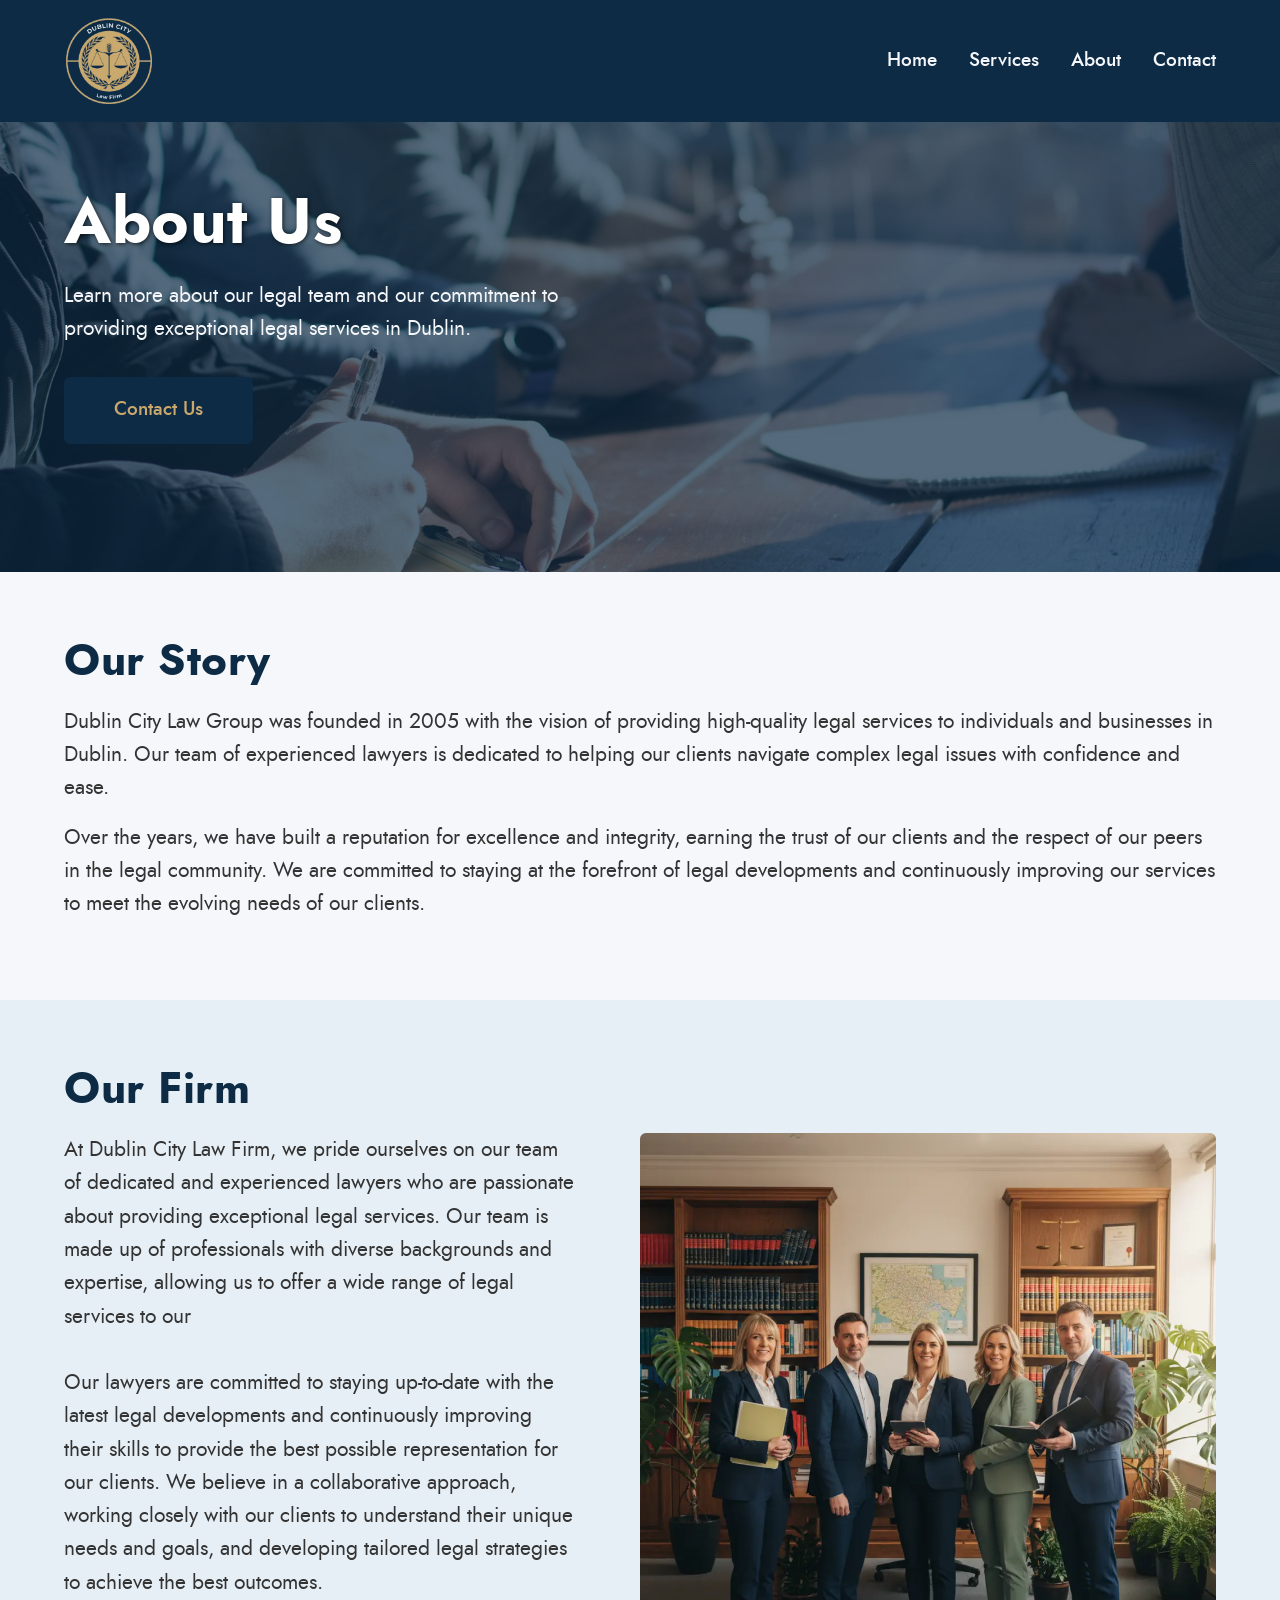
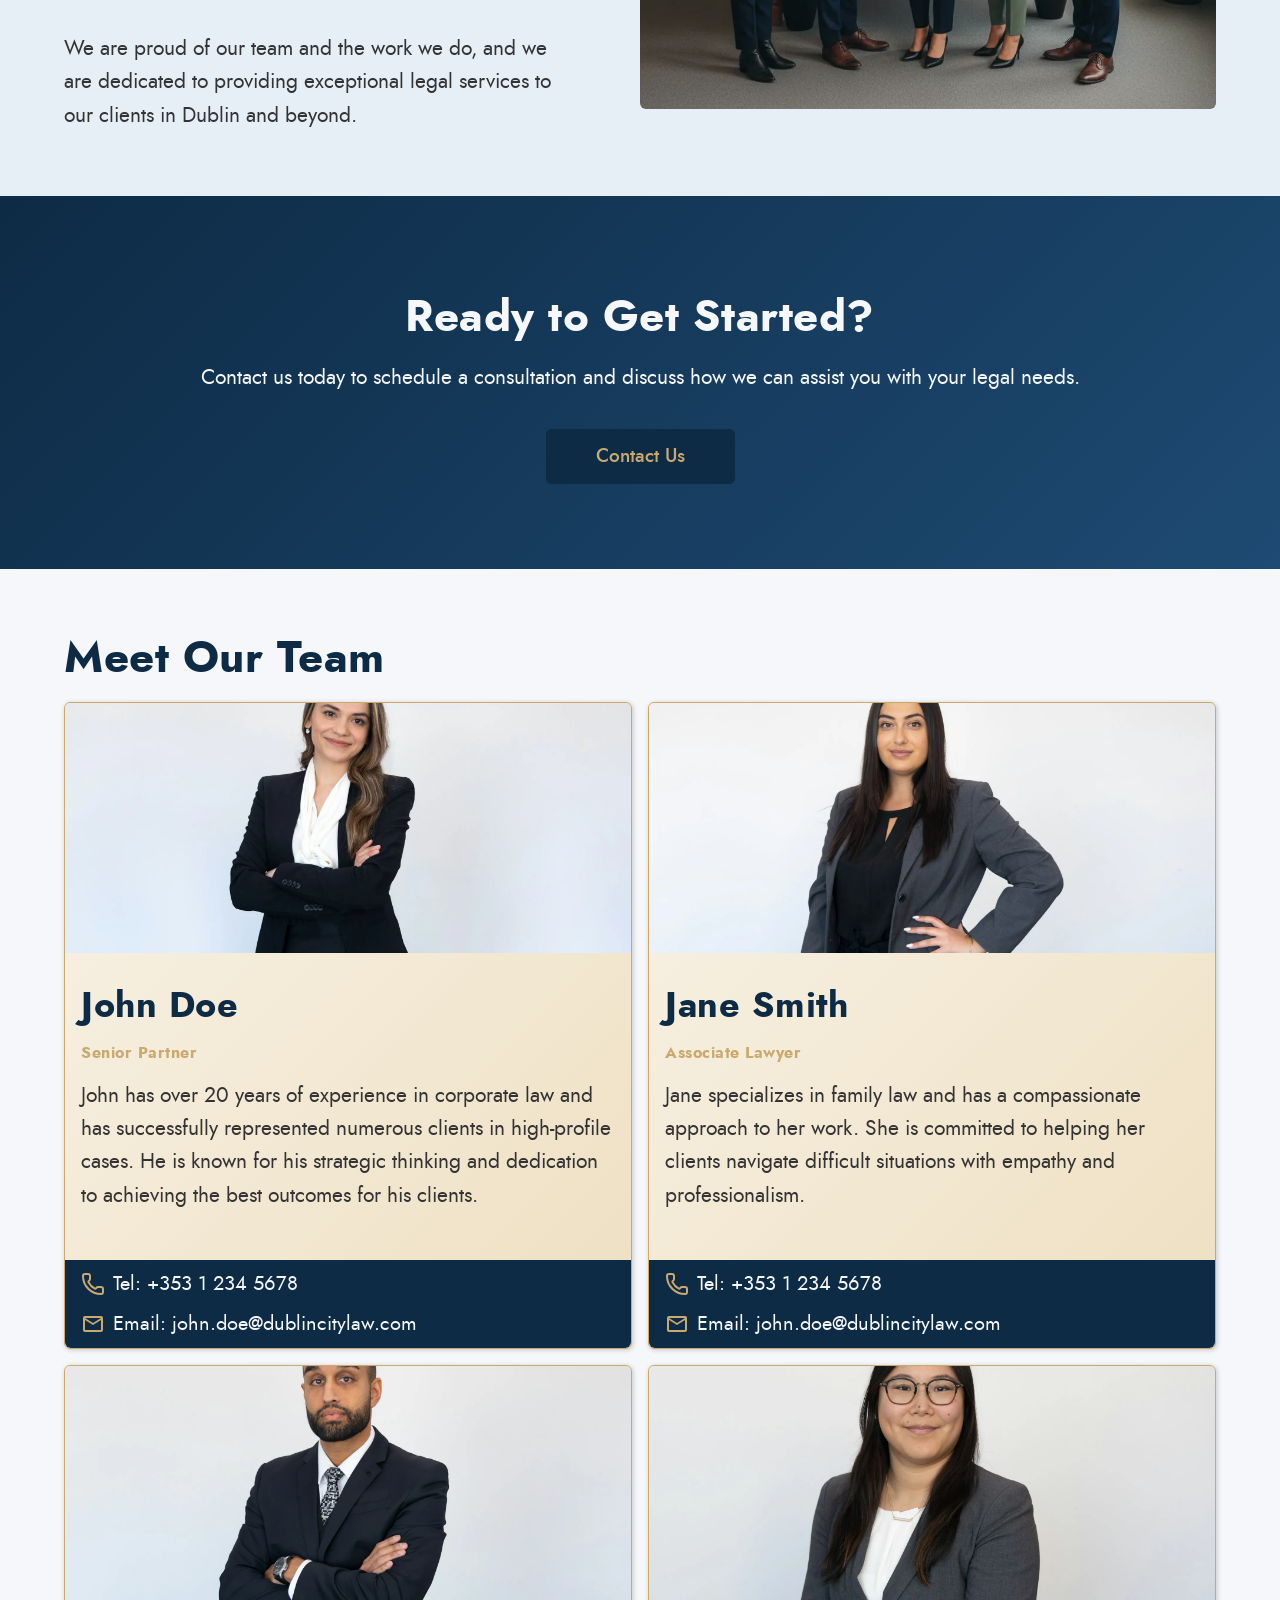
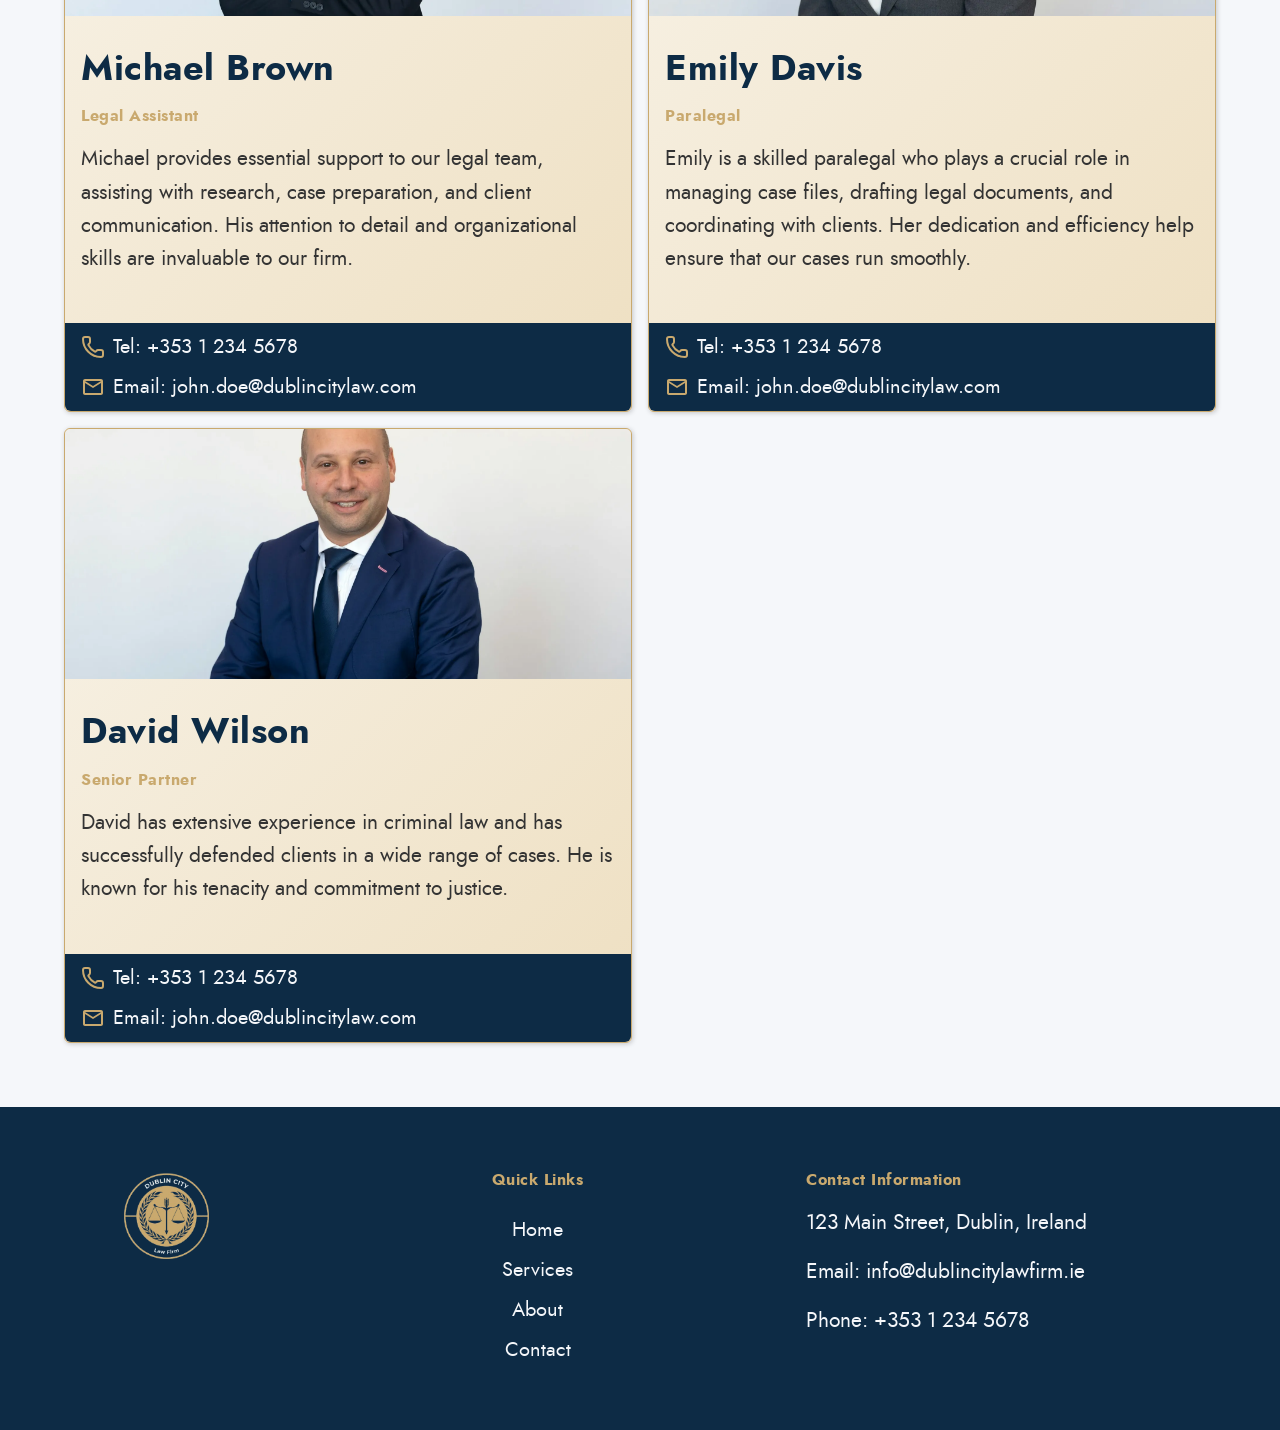
==== pages/about.html @ c7c8d013 "Implement about page with team member cards and contact information. Add hero section to home page. " ====
<!DOCTYPE html>
<html lang="en">
    <head>
        <meta charset="UTF-8">
        <meta name="viewport" content="width=device-width, initial-scale=1.0">
        
        <title>Dublin City Law Group</title>

        <script src="../sripts/nav.js" defer></script>
        <link rel="stylesheet" href="../styles/base.css">
        <link rel="stylesheet" href="../styles/layout.css">
        <link rel="stylesheet" href="../styles/pages/about.css">
        <link rel="stylesheet" href="../styles/components/buttons.css">
        <link rel="stylesheet" href="../styles/components/cards.css">
        <link rel="stylesheet" href="../styles/components/slider.css">
        <link rel="stylesheet" href="../styles/components/hero.css">
    </head>
    <body>
        <!-- Navigation -->
        <header>
            <img src="../assets/logos/transparent-logo.png" alt="Logo">

            <button class="nav-toggle" id="navToggle">
                <span></span>
                <span></span>
                <span></span>
            </button>

            <nav id="navMenu">
                <ul>
                    <li><a href="../index.html">Home</a></li>
                    <li><a href="../pages/services.html">Services</a></li>
                    <li><a href="../about.html">About</a></li>
                    <li><a href="../contact.html">Contact</a></li>
                </ul>
            </nav>
        </header>
        <div class="overlay" id="overlay"></div>

        <main>
            <section class="hero hero--small">
                <div class="hero-wrapper container">
                    <div class="hero-bg-image">
                        <img src="../assets/images/contact-page-bg.webp" alt="services hero image">
                    </div>
                    <div class="hero-overlay"></div>
                    <div class="hero-content">
                        <h1>About Us</h1>
                        <p>Learn more about our legal team and our commitment to providing exceptional legal services in Dublin.</p>
                    </div>
                    <div class="hero-cta">
                        <a class="btn-primary" href="#">Contact Us</a>
                    </div> 
                </div>
            </section>
            <!-- About Intro -->
            <section class="about-intro container">
                <h2>Our Story</h2>
                <p>Dublin City Law Group was founded in 2005 with the vision of providing high-quality legal services to individuals and businesses in Dublin. Our team of experienced lawyers is dedicated to helping our clients navigate complex legal issues with confidence and ease.</p>
                <p>Over the years, we have built a reputation for excellence and integrity, earning the trust of our clients and the respect of our peers in the legal community. We are committed to staying at the forefront of legal developments and continuously improving our services to meet the evolving needs of our clients.</p>
        
            </section>
            <!-- About Team -->
            <section class="about-content container">
                <h2>Our Firm</h2>
                <div class="about-content-wrapper grid">
                    <img src="../assets/images/about-us-team.webp" alt="">
                    <p>
                        At Dublin City Law Firm, we pride ourselves on our team of dedicated and experienced lawyers who are passionate about providing exceptional legal services. Our team is made up of professionals with diverse backgrounds and expertise, allowing us to offer a wide range of legal services to our 
                        <br><br>
                        Our lawyers are committed to staying up-to-date with the latest legal developments and continuously improving their skills to provide the best possible representation for our clients. We believe in a collaborative approach, working closely with our clients to understand their unique needs and goals, and developing tailored legal strategies to achieve the best outcomes.
                        <br><br>
                        We are proud of our team and the work we do, and we are dedicated to providing exceptional legal services to our clients in Dublin and beyond.
                    </p>
                </div>
            </section>
            <!-- Call to Action Section -->
            <section class="small-cta">
                <div class="container">
                    <h2>Ready to Get Started?</h2>
                    <p>Contact us today to schedule a consultation and discuss how we can assist you with your legal needs.</p>
                    <a class="btn-primary" href="/pages/contact.html">Contact Us</a>
                </div>
            </section>
            <!-- About Team -->
            <section class="about-team-section">
                <div class="container">
                    <h2>Meet Our Team</h2>
                    <div class="about-team-wrapper grid">
                        <div class="team-member light-card">
                            <img src="../assets/images/uncropped-lawyer-1.webp" alt="Team Member 1">
                            <div class="team-member-content">
                                <h3>John Doe</h3>
                                <h4 class="team-member-role">Senior Partner</h4>
                                <p>John has over 20 years of experience in corporate law and has successfully represented numerous clients in high-profile cases. He is known for his strategic thinking and dedication to achieving the best outcomes for his clients.</p>
                            </div>
                            <div class="team-member-contact">
                                <a href="tel:+35312345678">
                                    <svg 
                                        xmlns="http://www.w3.org/2000/svg" 
                                        viewBox="0 0 24 24" 
                                        fill="none" 
                                        stroke="currentColor" 
                                        stroke-width="2" 
                                        stroke-linecap="round" 
                                        stroke-linejoin="round" >
                                        <path d="M13.832 16.568a1 1 0 0 0 1.213-.303l.355-.465A2 2 0 0 1 17 15h3a2 2 0 0 1 2 2v3a2 2 0 0 1-2 2A18 18 0 0 1 2 4a2 2 0 0 1 2-2h3a2 2 0 0 1 2 2v3a2 2 0 0 1-.8 1.6l-.468.351a1 1 0 0 0-.292 1.233 14 14 0 0 0 6.392 6.384" />
                                    </svg>
                                    Tel: +353 1 234 5678
                                </a>
                                <a href="mailto:john.doe@dublincitylaw.com">
                                    <svg 
                                        xmlns="http://www.w3.org/2000/svg" 
                                        viewBox="0 0 24 24" fill="currentColor">
                                        <path d="M0 0h24v24H0V0z" 
                                        fill="none"/>
                                        <path d="M22 6c0-1.1-.9-2-2-2H4c-1.1 0-2 .9-2 2v12c0 1.1.9 2 2 2h16c1.1 0 2-.9 2-2V6zm-2 0l-8 5-8-5h16zm0 12H4V8l8 5 8-5v10z"/>
                                    </svg>
                                    Email: john.doe@dublincitylaw.com
                                </a>
                            </div>
                        </div>
                        <div class="team-member light-card">
                            <img src="../assets/images/uncropped-lawyer-2.webp" alt="Team Member 2">
                            <div class="team-member-content">
                                <h3>Jane Smith</h3>
                                <h4 class="team-member-role">Associate Lawyer</h4>
                                <p>Jane specializes in family law and has a compassionate approach to her work. She is committed to helping her clients navigate difficult situations with empathy and professionalism.</p>
                            </div>
                            <div class="team-member-contact">
                                <a href="tel:+35312345678">
                                    <svg 
                                        xmlns="http://www.w3.org/2000/svg" 
                                        viewBox="0 0 24 24" 
                                        fill="none" 
                                        stroke="currentColor" 
                                        stroke-width="2" 
                                        stroke-linecap="round" 
                                        stroke-linejoin="round" >
                                        <path d="M13.832 16.568a1 1 0 0 0 1.213-.303l.355-.465A2 2 0 0 1 17 15h3a2 2 0 0 1 2 2v3a2 2 0 0 1-2 2A18 18 0 0 1 2 4a2 2 0 0 1 2-2h3a2 2 0 0 1 2 2v3a2 2 0 0 1-.8 1.6l-.468.351a1 1 0 0 0-.292 1.233 14 14 0 0 0 6.392 6.384" />
                                    </svg>
                                    Tel: +353 1 234 5678
                                </a>
                                <a href="mailto:john.doe@dublincitylaw.com">
                                    <svg 
                                        xmlns="http://www.w3.org/2000/svg" 
                                        viewBox="0 0 24 24" fill="currentColor">
                                        <path d="M0 0h24v24H0V0z" 
                                        fill="none"/>
                                        <path d="M22 6c0-1.1-.9-2-2-2H4c-1.1 0-2 .9-2 2v12c0 1.1.9 2 2 2h16c1.1 0 2-.9 2-2V6zm-2 0l-8 5-8-5h16zm0 12H4V8l8 5 8-5v10z"/>
                                    </svg>
                                    Email: john.doe@dublincitylaw.com
                                </a>
                            </div>    
                        </div>
                        <div class="team-member light-card">
                            <img src="../assets/images/uncropped-lawyer-3.webp" alt="Team Member 3">
                            <div class="team-member-content">
                                <h3>Michael Brown</h3>
                                <h4 class="team-member-role">Legal Assistant</h4>
                                <p>Michael provides essential support to our legal team, assisting with research, case preparation, and client communication. His attention to detail and organizational skills are invaluable to our firm.</p>
                            </div>
                            <div class="team-member-contact">
                                <a href="tel:+35312345678">
                                    <svg 
                                        xmlns="http://www.w3.org/2000/svg" 
                                        viewBox="0 0 24 24" 
                                        fill="none" 
                                        stroke="currentColor" 
                                        stroke-width="2" 
                                        stroke-linecap="round" 
                                        stroke-linejoin="round" >
                                        <path d="M13.832 16.568a1 1 0 0 0 1.213-.303l.355-.465A2 2 0 0 1 17 15h3a2 2 0 0 1 2 2v3a2 2 0 0 1-2 2A18 18 0 0 1 2 4a2 2 0 0 1 2-2h3a2 2 0 0 1 2 2v3a2 2 0 0 1-.8 1.6l-.468.351a1 1 0 0 0-.292 1.233 14 14 0 0 0 6.392 6.384" />
                                    </svg>
                                    Tel: +353 1 234 5678
                                </a>
                                <a href="mailto:john.doe@dublincitylaw.com">
                                    <svg 
                                        xmlns="http://www.w3.org/2000/svg" 
                                        viewBox="0 0 24 24" fill="currentColor">
                                        <path d="M0 0h24v24H0V0z" 
                                        fill="none"/>
                                        <path d="M22 6c0-1.1-.9-2-2-2H4c-1.1 0-2 .9-2 2v12c0 1.1.9 2 2 2h16c1.1 0 2-.9 2-2V6zm-2 0l-8 5-8-5h16zm0 12H4V8l8 5 8-5v10z"/>
                                    </svg>
                                    Email: john.doe@dublincitylaw.com
                                </a>
                            </div>
                        </div>
                        <div class="team-member light-card">
                            <img src="../assets/images/uncropped-lawyer-4.webp" alt="Team Member 4">
                            <div class="team-member-content">
                                <h3>Emily Davis</h3>
                                <h4 class="team-member-role">Paralegal</h4>
                                <p>Emily is a skilled paralegal who plays a crucial role in managing case files, drafting legal documents, and coordinating with clients. Her dedication and efficiency help ensure that our cases run smoothly.</p>
                            </div>
                            <div class="team-member-contact">
                                <a href="tel:+35312345678">
                                    <svg 
                                        xmlns="http://www.w3.org/2000/svg" 
                                        viewBox="0 0 24 24" 
                                        fill="none" 
                                        stroke="currentColor" 
                                        stroke-width="2" 
                                        stroke-linecap="round" 
                                        stroke-linejoin="round" >
                                        <path d="M13.832 16.568a1 1 0 0 0 1.213-.303l.355-.465A2 2 0 0 1 17 15h3a2 2 0 0 1 2 2v3a2 2 0 0 1-2 2A18 18 0 0 1 2 4a2 2 0 0 1 2-2h3a2 2 0 0 1 2 2v3a2 2 0 0 1-.8 1.6l-.468.351a1 1 0 0 0-.292 1.233 14 14 0 0 0 6.392 6.384" />
                                    </svg>
                                    Tel: +353 1 234 5678
                                </a>
                                <a href="mailto:john.doe@dublincitylaw.com">
                                    <svg 
                                        xmlns="http://www.w3.org/2000/svg" 
                                        viewBox="0 0 24 24" fill="currentColor">
                                        <path d="M0 0h24v24H0V0z" 
                                        fill="none"/>
                                        <path d="M22 6c0-1.1-.9-2-2-2H4c-1.1 0-2 .9-2 2v12c0 1.1.9 2 2 2h16c1.1 0 2-.9 2-2V6zm-2 0l-8 5-8-5h16zm0 12H4V8l8 5 8-5v10z"/>
                                    </svg>
                                    Email: john.doe@dublincitylaw.com
                                </a>
                            </div>
                        </div>    
                        <div class="team-member light-card">
                            <img src="../assets/images/uncropped-lawyer-5.webp" alt="Team Member 5">
                            <div class="team-member-content">
                                <h3>David Wilson</h3>
                                <h4 class="team-member-role">Senior Partner</h4>
                                <p>David has extensive experience in criminal law and has successfully defended clients in a wide range of cases. He is known for his tenacity and commitment to justice.</p>
                            </div>
                            <div class="team-member-contact">
                                <a href="tel:+35312345678">
                                    <svg 
                                        xmlns="http://www.w3.org/2000/svg" 
                                        viewBox="0 0 24 24" 
                                        fill="none" 
                                        stroke="currentColor" 
                                        stroke-width="2" 
                                        stroke-linecap="round" 
                                        stroke-linejoin="round" >
                                        <path d="M13.832 16.568a1 1 0 0 0 1.213-.303l.355-.465A2 2 0 0 1 17 15h3a2 2 0 0 1 2 2v3a2 2 0 0 1-2 2A18 18 0 0 1 2 4a2 2 0 0 1 2-2h3a2 2 0 0 1 2 2v3a2 2 0 0 1-.8 1.6l-.468.351a1 1 0 0 0-.292 1.233 14 14 0 0 0 6.392 6.384" />
                                    </svg>
                                    Tel: +353 1 234 5678
                                </a>
                                <a href="mailto:john.doe@dublincitylaw.com">
                                    <svg 
                                        xmlns="http://www.w3.org/2000/svg" 
                                        viewBox="0 0 24 24" fill="currentColor">
                                        <path d="M0 0h24v24H0V0z" 
                                        fill="none"/>
                                        <path d="M22 6c0-1.1-.9-2-2-2H4c-1.1 0-2 .9-2 2v12c0 1.1.9 2 2 2h16c1.1 0 2-.9 2-2V6zm-2 0l-8 5-8-5h16zm0 12H4V8l8 5 8-5v10z"/>
                                    </svg>
                                    Email: john.doe@dublincitylaw.com
                                </a>
                            </div>
                        </div>
                    </div>
                </div>
            </section>
        </main>

        <!-- Footer -->
        <footer>
            <div class="container">
                <div class="footer grid">
                    <img src="/assets/logos/transparent-logo.png" alt="footer logo">
                    <div class="footer-services-links flex">
                            <h4>Quick Links</h4>
                            <a href="/index.html">Home</a>
                            <a href="pages/services.html">Services</a>
                            <a href="/pages/about.html">About</a>
                            <a href="/pages/contact.html">Contact</a>
                        </div>
                        <div class="footer-contact-info">
                            <h4>Contact Information</h4>
                            <p>123 Main Street, Dublin, Ireland</p>
                            <p>Email: info@dublincitylawfirm.ie</p>
                            <p>Phone: +353 1 234 5678</p>
                        </div>
                    </div>
                </div>
            </div>
        </footer>
    </body>
</html>
---- styles/base.css ----
/* ---------------------------- CSS RESET ------------------------------- */
*, *::before, *::after {
    box-sizing: border-box;
}

* {
    margin: 0;
    padding: 0;
}

html {
    scroll-behavior: smooth;
    background-color: #FAF7F2;
    overflow-x: hidden;
}

img {
    max-width: 100%;
    display: block;
}

ul, ol {
    list-style: none;
}

h1, h2, h3, h4, h5, h6 {
    text-wrap: balance;
}

a:focus {
    outline: 2px solid #1E1E1E;
    outline-offset: 2px;
}

button {
    cursor: pointer;
    border: none;
    background: none;
    font-family: inherit;
}

/* ---------------------------- FONTS ------------------------------- */
@font-face {
    font-family: 'Lora';
    src: url('../assets/fonts/lora-regular-webfont.woff2') format('woff2');
    font-weight: 400;
    font-style: normal;
    font-display: swap;
}

@font-face {
    font-family: 'Jost';
    src: url('../assets/fonts/jost-400-book-webfont.woff2') format('woff2');
    font-weight: 400;
    font-style: normal;
    font-display: swap;
}

@font-face {
    font-family: 'Jost';
    src: url('../assets/fonts/jost-500-medium-webfont.woff2') format('woff2');
    font-weight: 500;
    font-style: normal;
    font-display: swap;
}

@font-face {
    font-family: 'Jost';
    src: url('../assets/fonts/jost-700-bold-webfont.woff2') format('woff2');
    font-weight: 700;
    font-style: normal;
    font-display: swap;
}

/* ---------------------------- VARIABLES ------------------------------- */
:root {
    /* Colors */
    --color-primary: #0D2B45;       /* deep navy */
    --color-section-soft: #E6EFF6; /* light blue-gray for section backgrounds */
    --color-secondary: #C9A96E;     /* gold */
    --color-accent: #1E4A73;        /* mid-blue */
    --color-neutral-light: #F5F7FA; /* background */
    --color-neutral-dark: #333333;  /* text */
    --color-bronze: #8C6239;        /* optional accent */

    /* Typography */
    --font-primary: 'Jost', sans-serif;
    --font-secondary: 'Lora', serif;

    --font-weight-regular: 400;
    --font-weight-medium: 500;
    --font-weight-bold: 700;

    /* Font Sizes */
    --fs-h1: 3rem;
    --fs-h2: 2.25rem;
    --fs-h3: 1.75rem;
    --fs-h4: 1.5rem;
    --fs-h5: 1.25rem;
    --fs-h6: 1rem;
    --fs-body: 1rem;
    --fs-small: 0.875rem;

    /* Line Heights */
    --lh-h1: 1.2;
    --lh-h2: 1.3;
    --lh-h3: 1.35;
    --lh-body: 1.6;

    /* Letter Spacing */
    --ls-heading: 0.5px;
    --ls-body: 0px;

    /* Logo */
    --logo-size: 70px;

    /* Icons */
    --icon-size: 84px;

    /* Layout / UI */
    --container-width: 1920px;
    --container-padding: 1rem;
    --section-heading-padding: 1rem;
    --radius: 6px;
    --shadow: 1px 1px 5px rgba(0,0,0,0.2);

    /* Transitions */
    --transition-fast: 0.2s ease;
    --transition-medium: 0.3s ease;
    --transition-slow: 0.5s ease;
}

/* Responsive Breakpoints */

@media (min-width: 768px) {
:root {
    
    --container-padding: 2rem;

    --section-heading-padding: 2rem;

    /* Logo size */
    --logo-size: 80px;
    }
}

@media (min-width: 1024px) {
:root {
    --container-padding: 4rem;

    /* Logo size */
    --logo-size: 90px;
    }
}

@media (min-width: 1440px) {
:root {
    --container-padding: 8rem;

    /* Logo size */
    --logo-size: 100px;
    }
}
@media (min-width: 1920px) {
:root {
    --container-padding: 12rem;

    /* Logo size */
    --logo-size: 110px;

    }
}

/* ---------------------------- TYPOGRAPHY ------------------------------- */
body {
    font-family: var(--font-primary);
    font-weight: var(--font-weight-regular);
    font-size: var(--fs-body);
    line-height: var(--lh-body);
    letter-spacing: var(--ls-body);
    color: var(--color-neutral-dark);
    background-color: var(--color-neutral-light);
}

h1,h2,h3,h4,h5,h6 {
    font-family: var(--font-primary);
    font-weight: var(--font-weight-bold);
    line-height: 1.2;
    letter-spacing: var(--ls-heading);
    color: var(--color-primary);
    margin-bottom: 1rem;
}

p {
    margin-bottom: 1rem;
}

a {
    color: var(--color-primary);
    text-decoration: none;
    transition: color var(--transition-medium);
}

a:hover, a:focus {
    color: var(--color-accent);
}

/* ---------------------------- LAYOUT HELPERS ------------------------------- */
.container {
    max-width: var(--container-width);
    margin: 0;
    padding: 4rem var(--container-padding);
}

.section-heading {
    padding-bottom: var(--section-heading-padding);
}

/* ---------------------------- BUTTON DEFAULTS ------------------------------- */
button {
    font-family: var(--font-primary);
    font-weight: var(--font-weight-medium);
    font-size: var(--fs-body);
    cursor: pointer;
    border-radius: var(--radius);
    transition: all var(--transition-medium);
}

/* ---------------------------- IMAGES ------------------------------- */
img {
    display: block;
    max-width: 100%;
}

/* ---------------------------- TRANSITIONS / EFFECTS ------------------------------- */
/*
a, button {
    transition: all var(--transition-medium);
}
*/
button {
    transition: background-color var(--transition-medium), color var(--transition-medium), border-color var(--transition-medium);
}

a {
    transition: color var(--transition-medium);
}

/* ---------------------------- RESPONSIVE RULES ------------------------------- */

/* Mobile-first (base is mobile) */

/* Typography adjustments */
@media (min-width: 768px) {
    h1 { font-size: 3.5rem; }
    h2 { font-size: 2.5rem; }
    h3 { font-size: 2rem; }
    p { font-size: 1.2rem; }

    .container { padding: 4rem var(--container-padding); }
}

@media (min-width: 1024px) {
    h1 { font-size: 4rem; }
    h2 { font-size: 2.75rem; }
    h3 { font-size: 2.25rem; }
    a { font-size: 1.2rem; }
    p { font-size: 1.3rem; }

    .container { padding: 4rem var(--container-padding); }
}

@media (min-width: 1440px) {
    h1 { font-size: 4.5rem; }
    h2 { font-size: 3rem; }
    h3 { font-size: 2.5rem; }
    a { font-size: 1.6rem; }
    p { font-size: 1.4rem; }

    .container { padding: 4rem var(--container-padding); }
}

/* Optional: responsive utilities */
@media (max-width: 767px) {
    .flex {
        flex-direction: column;
    }
}
---- styles/layout.css ----
/* ---------------------------- HEADER ------------------------------- */
header {
    width: 100%;
    background-color: var(--color-primary);
    color: var(--color-neutral-light);
    padding: 1rem var(--container-padding);

    display: flex;
    justify-content: space-between;
    align-items: center;

    position: relative;
    z-index: 100;
}

/* Logo */
header img {
    height: var(--logo-size);
    width: var(--logo-size);
    object-fit: contain;
}

/* ---------------- NAV ---------------- */
header nav {
    display: flex;
}

/* NAV LIST */
header nav ul {
    display: flex;
    gap: 2rem;
    list-style: none;
}

/* LINKS */
header a {
    color: var(--color-neutral-light);
    font-weight: var(--font-weight-medium);
    text-decoration: none;
    transition: color var(--transition-medium);
}

header a:hover,
header a:focus {
    color: var(--color-secondary);
}

#navMenu a.active {
    color: var(--color-secondary);
}


/* ---------------- HAMBURGER BUTTON ---------------- */
.nav-toggle {
    display: none;
    flex-direction: column;
    justify-content: center;
    gap: 5px;

    background: none;
    border: none;
    cursor: pointer;
    padding: 0.5rem;
}

.nav-toggle span {
    width: 25px;
    height: 3px;
    background-color: var(--color-secondary);
    display: block;
    transition: var(--transition-medium);
}

/* ACTIVE STATE (hamburger → X) */
.nav-toggle.active span:nth-child(1) {
    transform: translateY(8px) rotate(45deg);
}

.nav-toggle.active span:nth-child(2) {
    opacity: 0;
}

.nav-toggle.active span:nth-child(3) {
    transform: translateY(-8px) rotate(-45deg);
}

.nav-toggle {
    position: relative;
    z-index: 110; /* higher than nav */
}

/* ---------------- OVERLAY ---------------- */
.overlay {
    position: fixed;
    inset: 0;
    background: rgba(0,0,0,0.5);

    opacity: 0;
    visibility: hidden;

    transition: opacity var(--transition-medium), visibility var(--transition-medium);

    z-index: 90;
}

/* Active overlay */
.overlay.active {
    opacity: 1;
    visibility: visible;
}

/* ---------------- MOBILE MENU ---------------- */
@media (max-width: 767px) {

    /* Stack header */
    header {
        flex-direction: row;
        position: fixed;
        top: 0;
    }

    /* Show hamburger */
    .nav-toggle {
        display: flex;
    }

    /* NAV PANEL */
    header nav {
        position: fixed;
        top: 0;
        right: 0;

        height: 100vh;
        width: 75%;
        max-width: 300px;

        background-color: var(--color-primary);

        flex-direction: column;
        justify-content: center;
        align-items: center;

        transform: translateX(100%);
        transition: transform var(--transition-medium);

        box-shadow: -5px 0 15px rgba(0,0,0,0.2);

        z-index: 100;
    }

    /* ACTIVE STATE */
    header nav.active {
        transform: translateX(0);
    }

    /* Vertical nav */
    header nav ul {
        flex-direction: column;
        gap: 1.5rem;
        text-align: center;
    }

    .no-scroll {
        overflow: hidden;
    }
}


/* ---------------------------- NAV (LAPTOP & DESKTOP) ------------------------------- */
@media (min-width: 768px) {

    header {
        position: sticky;
        top: 0;
    }

    nav ul {
        display: flex;
        gap: 2rem;
        list-style: none;
    }

    nav ul li a {
        position: relative;
        text-decoration: none;
        color: inherit;
        padding: 0.25rem 0;
    }

    /* underline */
    nav ul li a::after {
        content: "";
        position: absolute;
        left: 0;
        bottom: -4px;
        width: 100%;
        height: 2px;
        background: currentColor;

        transform: scaleX(0);
        transform-origin: center;
        transition: transform 0.3s ease;
    }

    /* hover */
    nav ul li a:hover::after {
        transform: scaleX(1);
    }

    nav ul li a.active::after {
        transform: scaleX(1);
    }
}

/* ---------------------------- FOOTER ------------------------------- */
footer {
    background-color: var(--color-primary);
    color: var(--color-neutral-light);
    text-align: center;
    font-size: var(--fs-medium);
}

footer a {
    color: var(--color-neutral-light);
    font-size: var(--fs-h5);
}

footer a:hover,
footer a:focus {
    color: var(--color-secondary);
}

footer img {
    height: var(--logo-size);
    width: var(--logo-size);
    object-fit: contain;
    margin: 0 auto;
}

footer h4 {
    color: var(--color-secondary);
}

footer .grid { 
    gap: 4rem;
}

.footer-services-links.flex {
    gap: 0.5rem;
}



@media (min-width: 768px) {
    footer .grid {
        grid-template-columns: 0.6fr 1.2fr 1.2fr;
        align-items: flex-start;
    }

    .footer-contact-info {
        text-align: left;
    }
}

/* ---------------------------- SMALL CTA ------------------------------- */

.small-cta {
    background: linear-gradient(
    135deg,
    #0D2B45 0%,
    #1E4A73 100%
    );
    color: var(--color-neutral-light);
    text-align: center;
    padding: 2rem var(--container-padding);
}

.small-cta h2 {
    color: var(--color-neutral-light);
    margin-bottom: 1rem;
}

.small-cta p {
    padding-bottom: 2rem;
}


/* ---------------------------- GRID SYSTEM ------------------------------- */
.grid {
    display: grid;
    gap: 1rem;
    grid-template-columns: 1fr;
}

@media (min-width: 768px) {
    .grid {
        grid-template-columns: repeat(2, 1fr);
    }
}

@media (min-width: 1024px) {
    .grid {
        grid-template-columns: repeat(3, 1fr);
    }
}

@media (min-width: 1440px) {
    .grid {
        grid-template-columns: repeat(3, 1fr);
    }
}

/* ---------------------------- FLEX SYSTEM ------------------------------- */
.flex {
    display: flex;
    flex-direction: column;
    gap: 1rem;
    justify-content: center;
    align-items: center;
}

/* ---------------------------- SECTIONS ------------------------------- */

section.alt {
    background-color: var(--color-neutral-light);
}
---- styles/pages/about.css ----
.about-content.container {
    background-color: var(--color-section-soft);
}

.about-content-wrapper.grid img {
    border-radius: var(--radius);
}

.team-member.light-card img {
    width: 100%;
    height: 250px;
}

.team-member.light-card {
    display: flex;
    flex-direction: column;
    height: 100%; /* ensures equal height */
}

.team-member-role {
    color: var(--color-secondary);
}

.team-member-content {
    display: flex;
    flex-direction: column;
    flex: 1; /* fills remaining space */
    padding: 1rem;
    color: var(--color-neutral-dark);
}

/* Push contact to bottom */
.team-member-contact {
    margin-top: auto;
    display: flex;
    flex-direction: column;
    gap: 0.5rem;
    background-color: var(--color-primary);
    border-bottom-left-radius: var(--radius);
    border-bottom-right-radius: var(--radius);
    padding: 0.5rem 1rem;
}

.team-member-contact a {
    display: flex;
    align-items: center;
    gap: 0.5rem;
    color: var(--color-neutral-light);
}

.team-member-contact a:hover, .team-member-contact a:focus {
    color: var(--color-secondary);
}

.team-member-contact a > svg {
    width: 1.5rem;
    height: 1.5rem;
    color: var(--color-secondary);
}

@media (min-width: 768px) {
    .about-content-wrapper.grid {
        display: flex;
        flex-direction: column;
    }
}


@media (min-width: 1024px) {
    .about-content-wrapper.grid {
       display: flex;
       align-items: center;
       gap: 4rem;
       flex-direction: row-reverse;
    }

    .about-content-wrapper.grid img {
        width: 50%;
        margin-bottom: auto;
    }
    
    .about-content-wrapper.grid p {
        margin-bottom: auto;
    }

    .about-team-wrapper.grid {
        grid-template-columns: repeat(2, 1fr);
    }
}

@media (min-width: 1024px) {

    .team-member-contact a {
        font-size: var(--fs-h5);
    }
}

@media (min-width: 1440px) {
    
    .about-team-wrapper.grid {
        grid-template-columns: repeat(3, 1fr);
    }
}

@media (min-width: 1920px) {
    .team-member.light-card img {
        height: 300px;
    }
}
---- styles/components/buttons.css ----
/* Primary Button filled, main color */
.btn-primary {
    background-color: var(--color-primary);
    color: var(--color-secondary);
    border: 2px solid var(--color-primary);
    padding: 1rem 3rem;
    border-radius: var(--radius);
    font-weight: 500;
    cursor: pointer;
}

.btn-primary:hover {
    background-color: transparent;
    color: var(--color-neutral-light);
    border-color: var(--color-secondary);
    transition: background-color 0.3s, color 0.3s, border-color 0.3s;
}

/* Secondary Button just border, transparent */
.btn-secondary {
    background-color: transparent;
    color: var(--color-neutral-light);
    border: 2px solid var(--color-primary);
    padding: 1rem 2rem;
    font-weight: 500;
    border-radius: var(--radius);
    cursor: pointer;
}

.btn-secondary:hover {
    background-color: var(--color-primary);
    color: var(--color-neutral-light);
    border-color: var(--color-primary);
    transition: background-color 0.3s, color 0.3s, border-color 0.3s;
}

/* Tertiary Button filled, main color but smaller */
.btn-tretiary,
.btn-tretiary.alt {
    background-color: var(--color-primary);
    color: var(--color-secondary);
    border: 2px solid var(--color-primary);
    padding: 1rem 2rem;
    border-radius: var(--radius);
    font-weight: 500;
    cursor: pointer;
}

.btn-tretiary:hover {
    background-color: transparent;
    color: var(--color-neutral-light);
    border-color: var(--color-secondary);
    transition: background-color 0.3s, color 0.3s, border-color 0.3s;
}

.btn-tretiary.alt:hover {
    background-color: transparent;
    color: var(--color-primary);
    border: 2px solid var(--color-primary);
    padding: 1rem 2rem;
    border-radius: var(--radius);
}

/* Responsive adjustments */
@media (min-width: 768px) {
    .hero-cta-primary {
        padding: 1.2rem 4rem;
    }

    .hero-cta-secondary {
        padding: 1.2rem 3rem;
    }

}

@media (min-width: 1024px) {
    .hero-cta-primary {
        padding: 1.3rem 4.5rem;
    }

    .hero-cta-secondary {
        padding: 1.3rem 3.5rem;
    }

}

@media (min-width: 1440px) { 
    .hero-cta-primary {
        padding: 1.5rem 5rem;
    }

    .hero-cta-secondary {
        padding: 1.5rem 4rem;
    }


}
---- styles/components/cards.css ----
.card svg{
    width: var(--icon-size);
    height: var(--icon-size);
    color: var(--color-neutral-light);
}

.card {
    align-items: center;
    justify-content: center;
    border: 1px solid var(--color-secondary);
    border-radius: var(--radius);
    padding: 1rem;
    color: var(--color-neutral-light);
    box-shadow: var(--shadow);
    background: linear-gradient(
        135deg,
        #0D2B45 0%,
        #1E4A73 100%
    );
}

.card a {
    margin-top: auto;
    align-self: center;
}

.light-card {
    flex: 0 0 250px;
    display: flex;
    flex-direction: column;
    gap: 1rem;
    border: 1px solid var(--color-secondary);
    border-radius: var(--radius);
    color: var(--color-neutral-dark);
    box-shadow: var(--shadow);
    background: linear-gradient(
    135deg,
    #F8F3E8 0%,
    #EEDFC1 100%
);
}

.light-card img {
    display: block;
    width: 100%;
    height: 180px;
    border-top-left-radius: var(--radius);
    border-top-right-radius: var(--radius);
    object-fit: cover;
    flex-shrink: 0
}

.light-card-content {
    padding: 1rem;
    display: flex;
    flex-direction: column;
    height: 100%;
    gap: 0.5rem;
}

.light-card-content a {
    margin-top: auto;
    align-self: center;
}

@media (min-width: 768px) {
    .light-card img {
        height: 200px;
    }

    .light-card {
        flex: 0 0 350px;
    }
}

@media (min-width: 1024px) {    
    .light-card img {
        height: 220px;
    }

    .light-card {
        flex: 0 0 400px;
    }
}

@media (min-width: 1440px) {    
    .light-card img {
        height: 300px;
    }

    .light-card {
        flex: 0 0 450px;
    }
}

@media (min-width: 1920px) {    
    .light-card img {
        height: 350px;
    }

    .light-card {
        flex: 0 0 500px;
    }
}
---- styles/components/slider.css ----
/* Slider container: reserve space for arrows */
.custom-slider {
    display: flex;
    align-items: center;
    gap: 10px;

    
    position: relative;
}

/* Track wrapper with overflow hidden */
.slider-track-wrapper {
    overflow: hidden;
    flex: 1;
}

/* Track that moves */
.slider-track {
    display: flex;
    gap: 20px;
    transition: transform 0.4s ease;
}

/* Arrows sit outside cards now */
.slider-arrow {
    position: relative; /* no more absolute */
    transform: none;    /* remove translate */
    width: 40px;
    height: 40px;
    font-size: 24px;
    border-radius: 50%;
    border: none;
    background-color: var(--color-secondary);
    color: white;
    cursor: pointer;
    flex-shrink: 0; /* prevent shrinking */
}

/* Margin between arrows and track */
.slider-arrow.prev {
    margin-right: 10px;
}

.slider-arrow.next {
    margin-left: 10px;
}

.slider-arrow:hover {
    background-color: var(--color-accent);
}

.slider-arrow:disabled {
    opacity: 0.4;
    cursor: not-allowed;
}

.slider-track img {
    user-select: none;
    pointer-events: none;
}

@media (max-width: 767px) {
    .slider-arrow {
        display: none;
    }
}
---- styles/components/hero.css ----
/* ---------------------------- HERO (BASE) ------------------------------- */

.hero {
    width: 100%;
}

.hero-wrapper {
    position: relative;
    width: 100%;
    display: flex;
    flex-direction: column;
    align-items: flex-start;      
    overflow: hidden;
    padding-top: 8rem; /* default */
}

/* Background image */
.hero-bg-image img {
    position: absolute;
    top: 0;
    left: 0;
    width: 100%;
    height: 100%;
    object-fit: cover;
    z-index: 1;
}

/* Overlay */
.hero-overlay {
    position: absolute;
    top: 0;
    left: 0;
    width: 100%;
    height: 100%;
    background-color: var(--color-primary);
    opacity: 0.7;
    z-index: 2;
}

/* Content */
.hero-content {
    position: relative;
    z-index: 3;
    color: var(--color-neutral-light);
    max-width: 300px;
    padding-bottom: 1rem;
}

.hero-content h1 { 
    color: white;
    text-shadow: 1px 1px 4px rgba(0,0,0,0.7);
}

.hero-cta {
    display: flex;
    flex-direction: column;
    align-items: flex-start;
    gap: 1rem;
    z-index: 3;
}

.hero-cta button {
    width: auto;
}

/* ---------------- HERO VARIANTS ---------------- */

/* Large hero (homepage) */
.hero--large .hero-wrapper {
    min-height: 88vh;
    padding-top: 11rem;
}

/* Small hero (inner pages) */
.hero--small .hero-wrapper {
    min-height: 40vh;
    padding-top: 10rem;
}

/* Optional: even smaller */
.hero--compact .hero-wrapper {
    min-height: 30vh;
    padding-top: 5rem;
}

@media (min-width: 768px) { 
    .hero-content {
        max-width: 400px;
    }

    .hero--large .hero-wrapper {
        min-height: 90svh;
        padding-top: 8rem;
    }

    .hero--small .hero-wrapper {
        min-height: 45vh;
        padding-top: 4rem;
    }
}

@media (min-width: 1024px) { 
    .hero-content {
        max-width: 500px;
    }

    .hero--large .hero-wrapper {
        min-height: 85svh;
    }

    .hero--small .hero-wrapper {
        min-height: 50vh;
    }
}

@media (min-width: 1440px) { 
    .hero-content {
        max-width: 600px;
    }

    .hero--large .hero-wrapper {
        min-height: 83svh;
    }

    .hero--small .hero-wrapper {
        min-height: 55vh;
        padding-top: 6rem;
    }
}

@media (min-width: 1920px) { 
    .hero-content {
        max-width: 700px;
    }

    .hero--large .hero-wrapper {
        min-height: 85svh;
        padding-top: 12rem;
    }
}
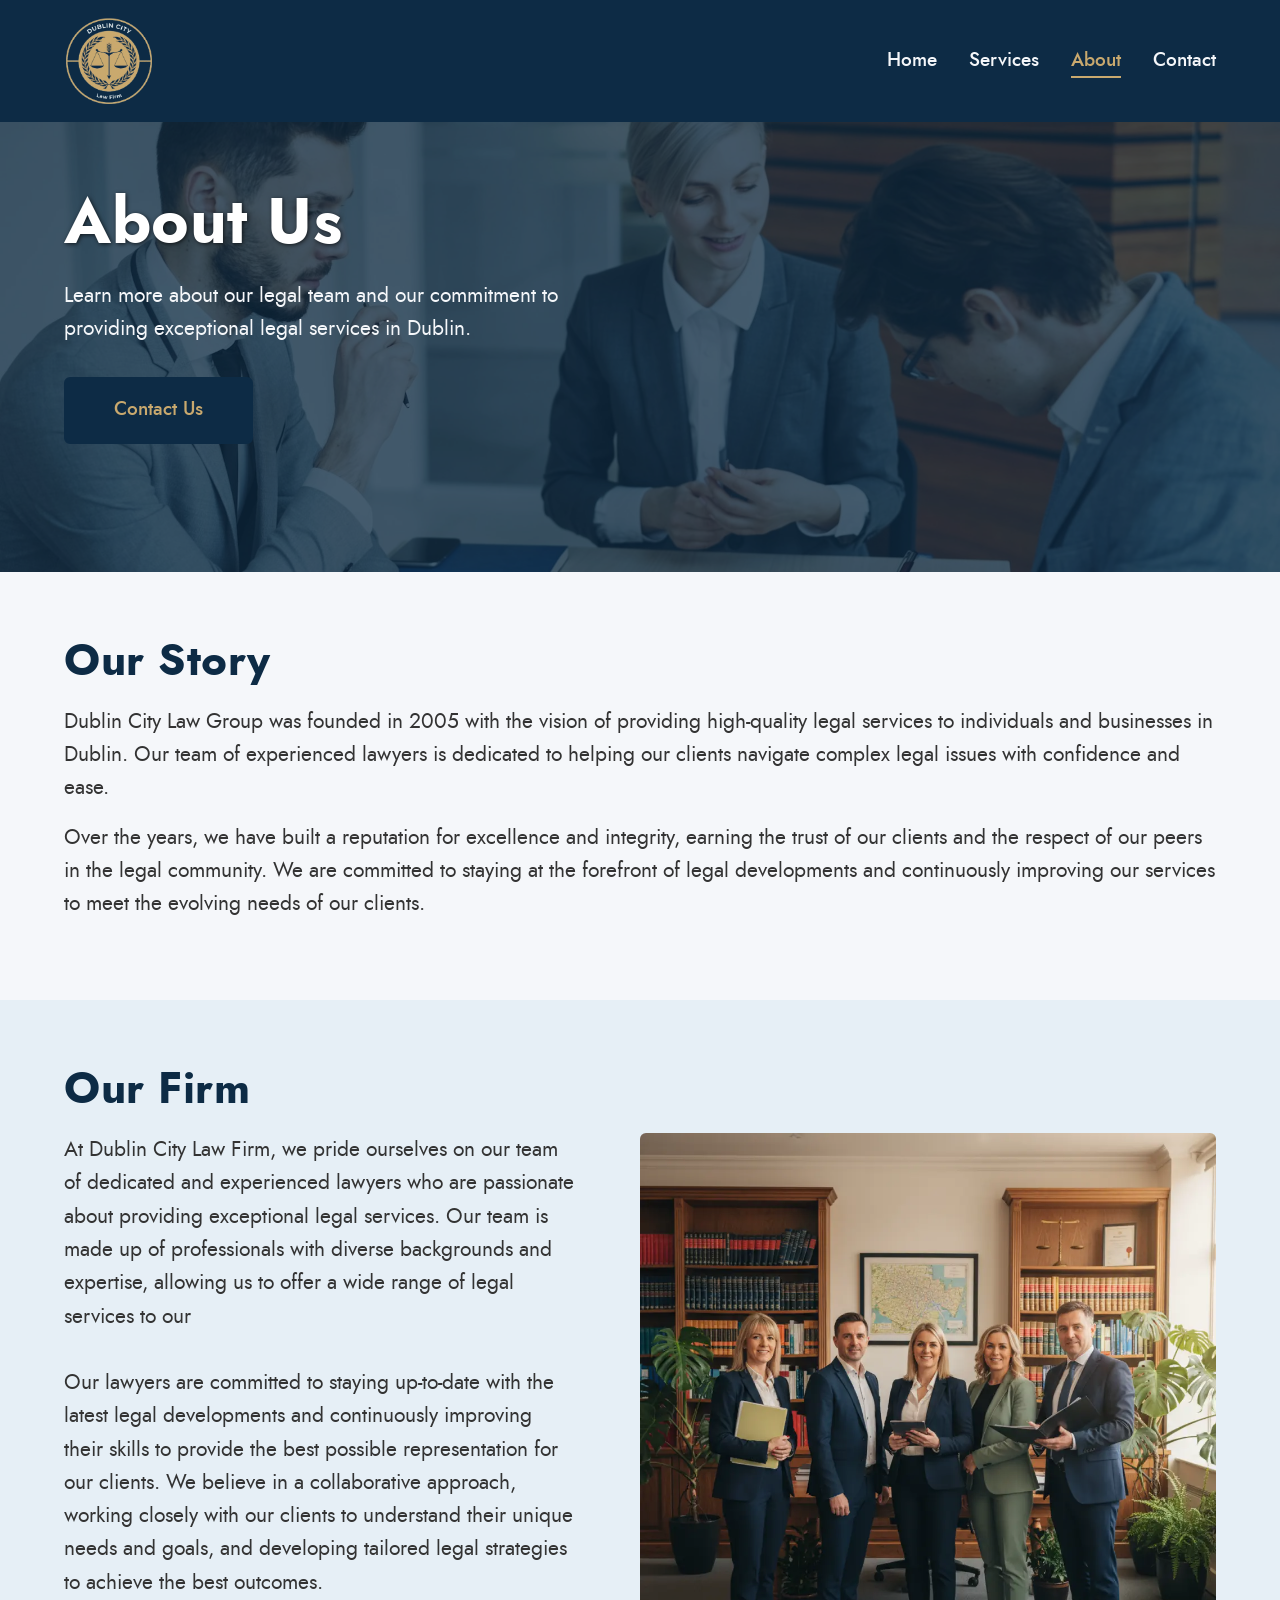
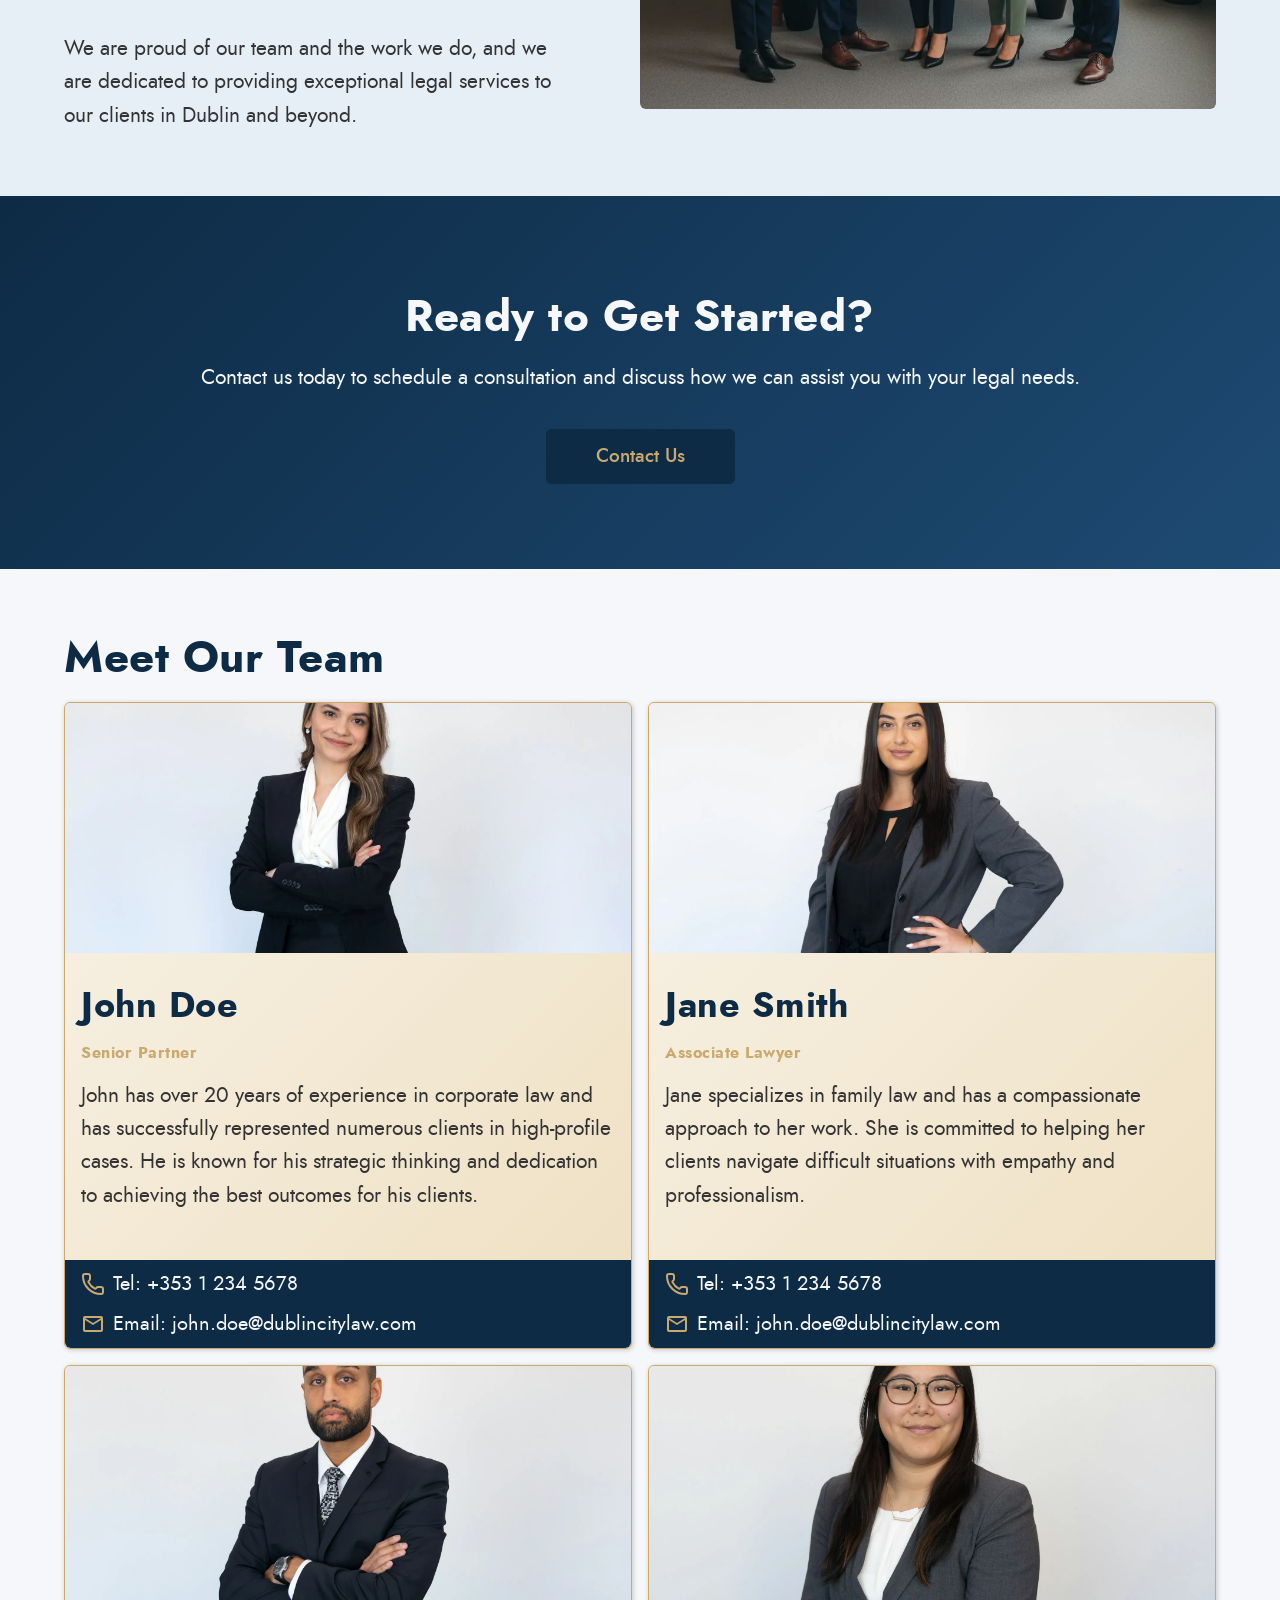
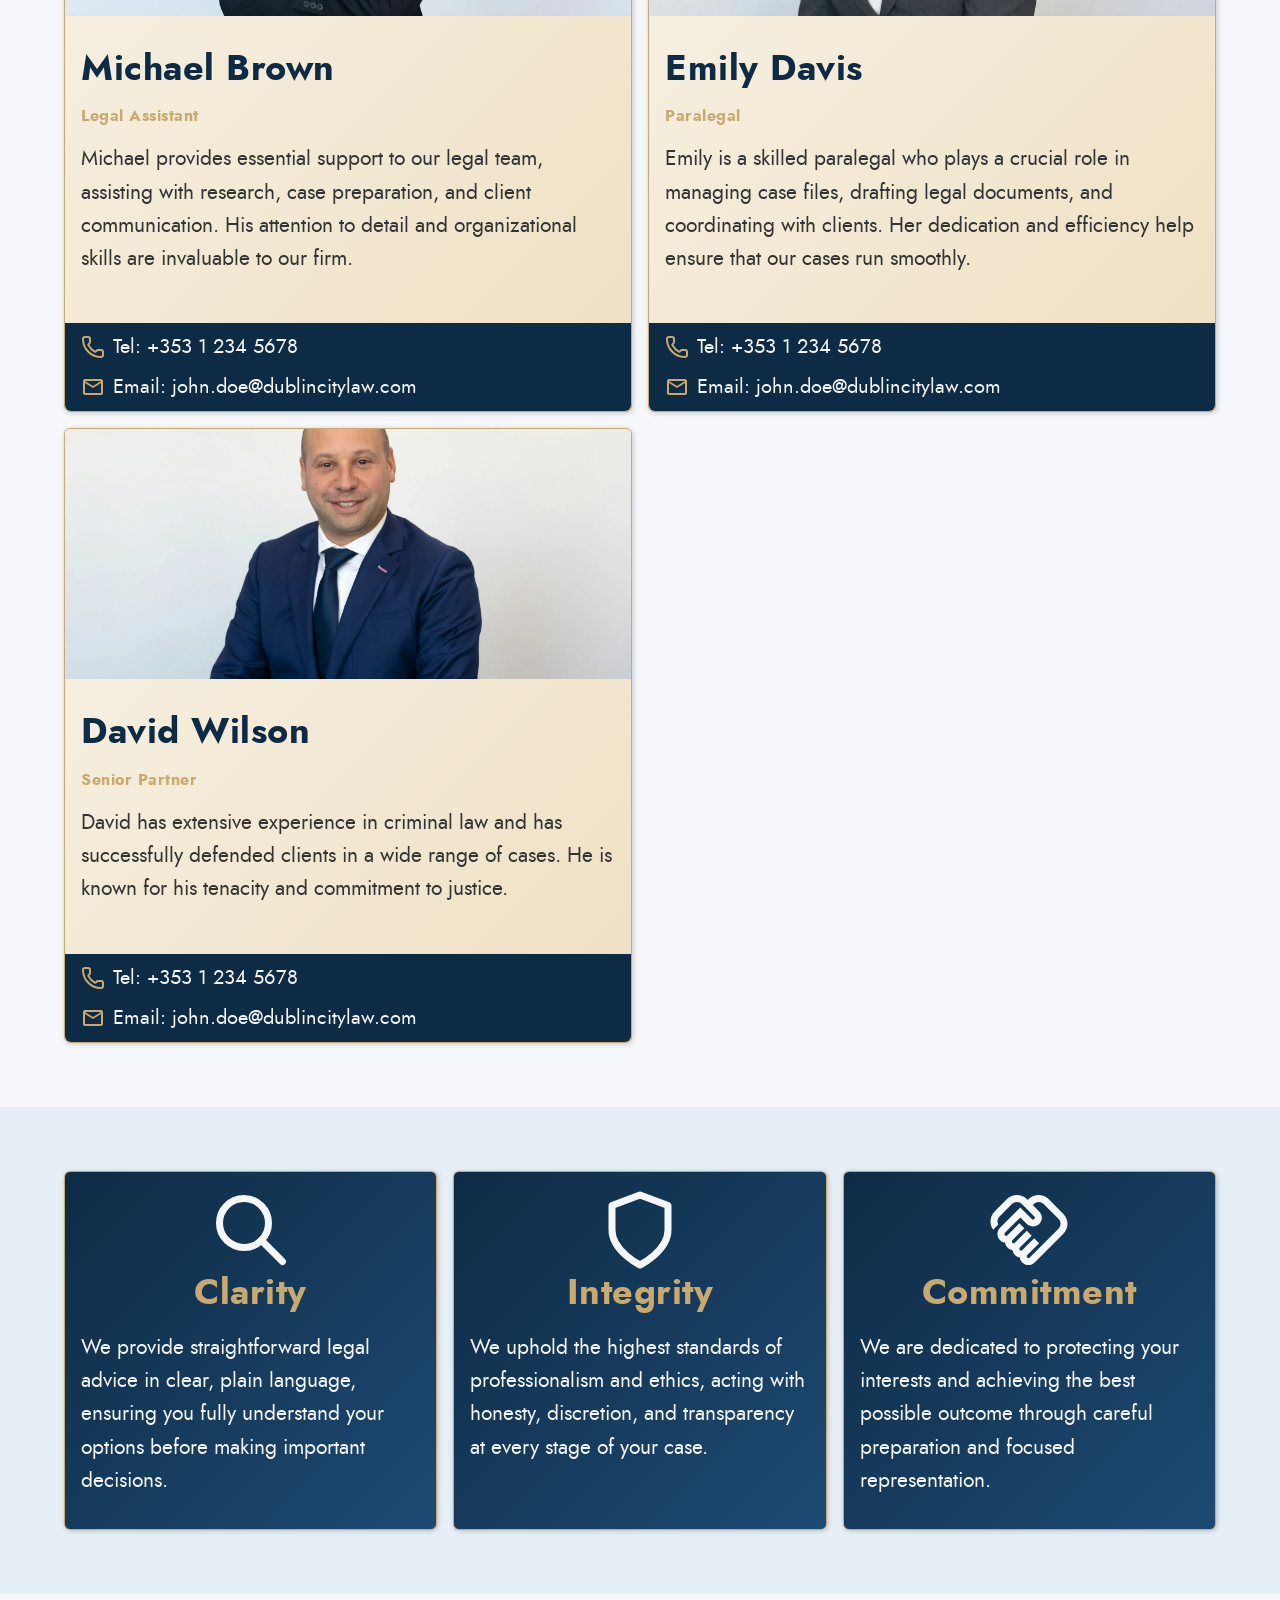
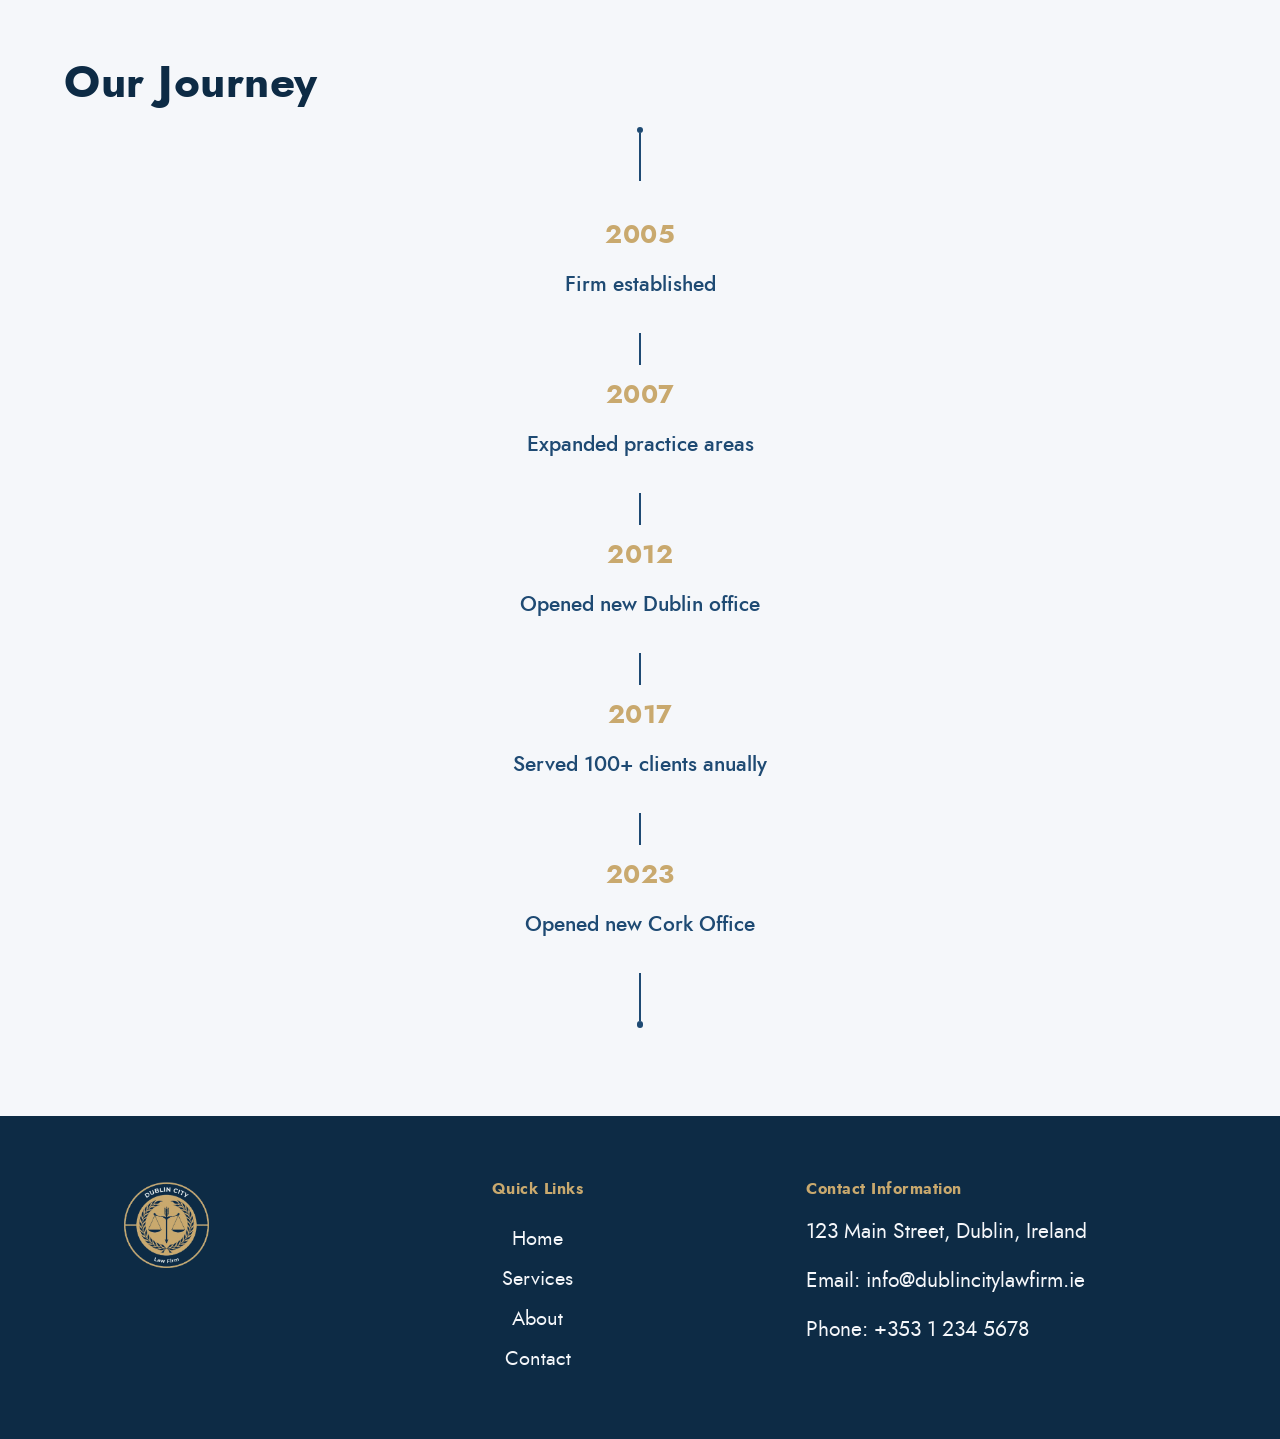
==== commit 047643d2: "Implement finished law firm website v1.0" ====
--- a/pages/about.html
+++ b/pages/about.html
@@ -12,7 +12,6 @@
         <link rel="stylesheet" href="../styles/pages/about.css">
         <link rel="stylesheet" href="../styles/components/buttons.css">
         <link rel="stylesheet" href="../styles/components/cards.css">
-        <link rel="stylesheet" href="../styles/components/slider.css">
         <link rel="stylesheet" href="../styles/components/hero.css">
     </head>
     <body>
@@ -30,8 +29,8 @@
                 <ul>
                     <li><a href="../index.html">Home</a></li>
                     <li><a href="../pages/services.html">Services</a></li>
-                    <li><a href="../about.html">About</a></li>
-                    <li><a href="../contact.html">Contact</a></li>
+                    <li><a href="../pages/about.html">About</a></li>
+                    <li><a href="../pages/contact.html">Contact</a></li>
                 </ul>
             </nav>
         </header>
@@ -41,7 +40,7 @@
             <section class="hero hero--small">
                 <div class="hero-wrapper container">
                     <div class="hero-bg-image">
-                        <img src="../assets/images/contact-page-bg.webp" alt="services hero image">
+                        <img src="../assets/images/team-page-bg.webp" alt="services hero image">
                     </div>
                     <div class="hero-overlay"></div>
                     <div class="hero-content">
@@ -255,6 +254,83 @@
                     </div>
                 </div>
             </section>
+            <!-- Values section-->
+            <section class="our-values-section">
+                <div class="container">
+                    <div class="values-cards-grid grid">
+                        <!-- Card 1-->
+                        <div class="value-card card">
+                            <div class="value-icon">
+                                <svg xmlns="http://www.w3.org/2000/svg" viewBox="0 0 24 24" fill="none" stroke="currentColor" stroke-width="2" stroke-linecap="round" stroke-linejoin="round" ><path d="M10 10m-7 0a7 7 0 1 0 14 0a7 7 0 1 0 -14 0" /><path d="M21 21l-6 -6" /></svg>
+                            </div>
+                            <div class="value-contnet">
+                                <h3>Clarity</h3>
+                                <p>We provide straightforward legal advice in clear, plain language, ensuring you fully understand your options before making important decisions.</p>
+                            </div>
+                        </div>
+                        <!-- Card 2-->
+                        <div class="value-card card">
+                            <div class="value-icon">
+                                <svg xmlns="http://www.w3.org/2000/svg" viewBox="0 0 24 24" fill="none" stroke="currentColor" stroke-width="2" stroke-linecap="round" stroke-linejoin="round"><path d="M12 22s8-4 8-10V5l-8-3-8 3v7c0 6 8 10 8 10z"/></svg>
+                            </div>
+                            <div class="value-contnet">
+                                <h3>Integrity</h3>
+                                <p>We uphold the highest standards of professionalism and ethics, acting with honesty, discretion, and transparency at every stage of your case.</p>
+                            </div>
+                        </div>
+                        <!-- Card 3-->
+                        <div class="value-card card">
+                            <div class="value-icon">
+                                <svg xmlns="http://www.w3.org/2000/svg" enable-background="new 0 0 24 24" viewBox="0 0 24 24" fill="currentColor"><g><rect fill="none" height="24" width="24"/></g><g><path d="M12.22,19.85c-0.18,0.18-0.5,0.21-0.71,0c-0.18-0.18-0.21-0.5,0-0.71l3.39-3.39l-1.41-1.41l-3.39,3.39 c-0.19,0.2-0.51,0.19-0.71,0c-0.21-0.21-0.18-0.53,0-0.71l3.39-3.39l-1.41-1.41l-3.39,3.39c-0.18,0.18-0.5,0.21-0.71,0 c-0.19-0.19-0.19-0.51,0-0.71l3.39-3.39L9.24,10.1l-3.39,3.39c-0.18,0.18-0.5,0.21-0.71,0c-0.19-0.2-0.19-0.51,0-0.71L9.52,8.4 l1.87,1.86c0.95,0.95,2.59,0.94,3.54,0c0.98-0.98,0.98-2.56,0-3.54l-1.86-1.86l0.28-0.28c0.78-0.78,2.05-0.78,2.83,0l4.24,4.24 c0.78,0.78,0.78,2.05,0,2.83L12.22,19.85z M21.83,13.07c1.56-1.56,1.56-4.09,0-5.66l-4.24-4.24c-1.56-1.56-4.09-1.56-5.66,0 l-0.28,0.28l-0.28-0.28c-1.56-1.56-4.09-1.56-5.66,0L2.17,6.71c-1.42,1.42-1.55,3.63-0.4,5.19l1.45-1.45 C2.83,9.7,2.96,8.75,3.59,8.12l3.54-3.54c0.78-0.78,2.05-0.78,2.83,0l3.56,3.56c0.18,0.18,0.21,0.5,0,0.71 c-0.21,0.21-0.53,0.18-0.71,0L9.52,5.57l-5.8,5.79c-0.98,0.97-0.98,2.56,0,3.54c0.39,0.39,0.89,0.63,1.42,0.7 c0.07,0.52,0.3,1.02,0.7,1.42c0.4,0.4,0.9,0.63,1.42,0.7c0.07,0.52,0.3,1.02,0.7,1.42c0.4,0.4,0.9,0.63,1.42,0.7 c0.07,0.54,0.31,1.03,0.7,1.42c0.47,0.47,1.1,0.73,1.77,0.73c0.67,0,1.3-0.26,1.77-0.73L21.83,13.07z"/></g></svg>
+                            </div>
+                            <div class="value-contnet">
+                                <h3>Commitment</h3>
+                                <p>We are dedicated to protecting your interests and achieving the best possible outcome through careful preparation and focused representation.</p>
+                            </div>
+                        </div>
+                    </div>
+                </div>
+            </section>
+            <!-- History Section-->
+            <section class="history-section">
+                <div class="container">
+                    <h2>Our Journey</h2>
+                    <div class="our-journey">
+                        <div class="journey-top-decor">
+                            <div class="journey-top-decor-bubble"></div>
+                            <div class="journey-top-decor-line"></div>
+                        </div>
+                        <div class="journey-item">
+                            <h4>2005</h4>
+                            <p>Firm established</p>
+                        </div>
+                        <div class="journey-short-decor-line"></div>
+                        <div class="journey-item">
+                            <h4>2007</h4>
+                            <p>Expanded practice areas</p>
+                        </div>
+                        <div class="journey-short-decor-line"></div>
+                        <div class="journey-item">
+                            <h4>2012</h4>
+                            <p>Opened new Dublin office</p>
+                        </div>
+                        <div class="journey-short-decor-line"></div>
+                        <div class="journey-item">
+                            <h4>2017</h4>
+                            <p>Served 100+ clients anually</p>
+                        </div>
+                        <div class="journey-short-decor-line"></div>
+                        <div class="journey-item">
+                            <h4>2023</h4>
+                            <p>Opened new Cork Office</p>
+                        </div>
+                        <div class="journey-bottom-decor">
+                            <div class="journey-bottom-decor-line"></div>
+                            <div class="journey-bottom-decor-bubble"></div>
+                        </div>
+                    </div>
+                </div>
+            </section>
         </main>
 
         <!-- Footer -->
--- a/styles/layout.css
+++ b/styles/layout.css
@@ -109,6 +109,8 @@
     visibility: visible;
 }
 
+
+
 /* ---------------- MOBILE MENU ---------------- */
 @media (max-width: 767px) {
 
@@ -162,6 +164,26 @@
 
     .no-scroll {
         overflow: hidden;
+    }
+
+    /* MOBILE SUBMENU */
+
+    .submenu {
+        position: static;
+        opacity: 1;
+        visibility: visible;
+        transform: none;
+
+        display: none;
+        flex-direction: column;
+        gap: 1rem;
+
+        margin-top: 0.5rem;
+    }
+
+    .has-submenu.open .submenu {
+        display: flex;
+        margin-top: 1rem;
     }
 }
 
@@ -210,6 +232,65 @@
     nav ul li a.active::after {
         transform: scaleX(1);
     }
+
+    /* ---------------- SUBMENU (DESKTOP) ---------------- */
+
+    .has-submenu {
+        position: relative;
+    }
+
+    .has-submenu .submenu {
+        position: absolute;
+        top: 100%;
+        left: 0;
+
+        background: var(--color-primary);
+        list-style: none;
+
+        padding: 1rem 0;
+        min-width: 240px;
+
+        display: flex;
+        flex-direction: column;
+        gap: 0;
+
+        opacity: 0;
+        visibility: hidden;
+        transform: translateY(10px);
+
+        transition: var(--transition-medium);
+    }
+
+    .submenu li a {
+        padding: 0.5rem 1.5rem;
+        display: inline-block;
+        margin-bottom: 0.2rem;
+    }
+
+    .has-submenu:hover .submenu {
+        opacity: 1;
+        visibility: visible;
+        transform: translateY(0);
+    }
+
+    .submenu li a::after {
+        left: 1.5rem;        /* align with padding */
+        width: calc(100% - 3rem); /* subtract padding */
+        bottom: -1px;
+    }
+}
+
+/* ---------------- SUBMENU BASE ---------------- */
+
+.submenu {
+    list-style: none;
+    padding: 0;
+    margin: 0;
+}
+
+.has-submenu > a::after {
+    content: " ▾";
+    font-size: 0.7rem;
 }
 
 /* ---------------------------- FOOTER ------------------------------- */
--- a/styles/pages/about.css
+++ b/styles/pages/about.css
@@ -58,6 +58,71 @@
     color: var(--color-secondary);
 }
 
+.our-values-section {
+    background-color: var(--color-section-soft);
+}
+
+.value-icon {
+    display: flex;
+    justify-content: center; 
+    align-items: center;  
+}
+
+.value-contnet h3 {
+    text-align: center;
+    color: var(--color-secondary);
+}
+
+.our-journey {
+    display: flex;
+    flex-direction: column;
+    gap: 1rem;
+    align-items: center;
+    justify-content: center;
+    text-align: center;
+}
+
+.journey-item h4 {
+    color: var(--color-secondary);
+    font-size: 1.6rem;
+}
+
+.journey-item p { 
+    color: var(--color-accent);
+    font-weight: 500;
+}
+
+.journey-top-decor,
+.journey-bottom-decor {
+    display: flex;
+    flex-direction: column;
+    align-items: center;
+    justify-content: center;
+    padding-bottom: 1.5rem;
+}
+
+.journey-top-decor-bubble,
+.journey-bottom-decor-bubble {
+    background-color: var(--color-accent);
+    height: 0.4rem;
+    width: 0.4rem;
+    border-radius: 1rem;
+}
+
+.journey-top-decor-line,
+.journey-bottom-decor-line {
+    background-color:var(--color-accent);
+    height: 3rem;
+    width: 0.1rem;
+}
+
+.journey-short-decor-line {
+    background-color: var(--color-accent);
+    height: 2rem;
+    width: 0.1rem;
+    align-items: center;
+}
+
 @media (min-width: 768px) {
     .about-content-wrapper.grid {
         display: flex;
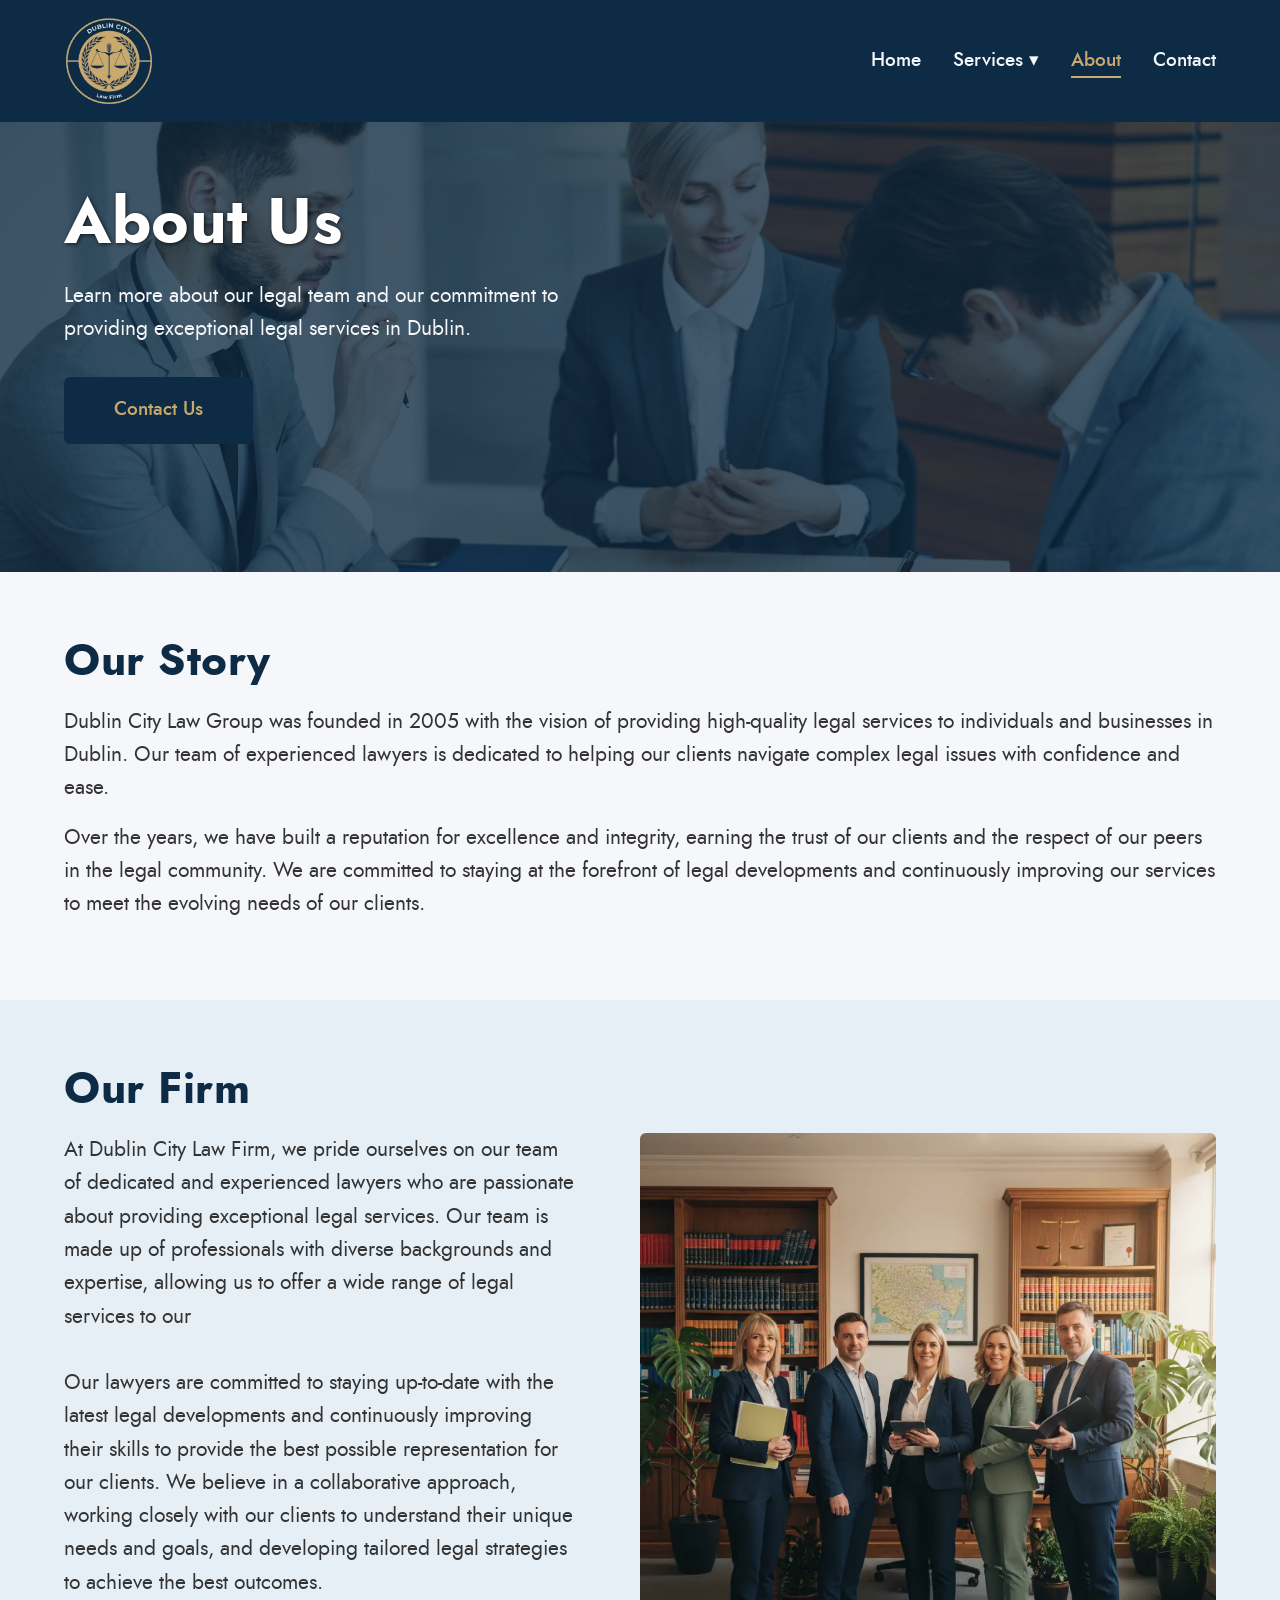
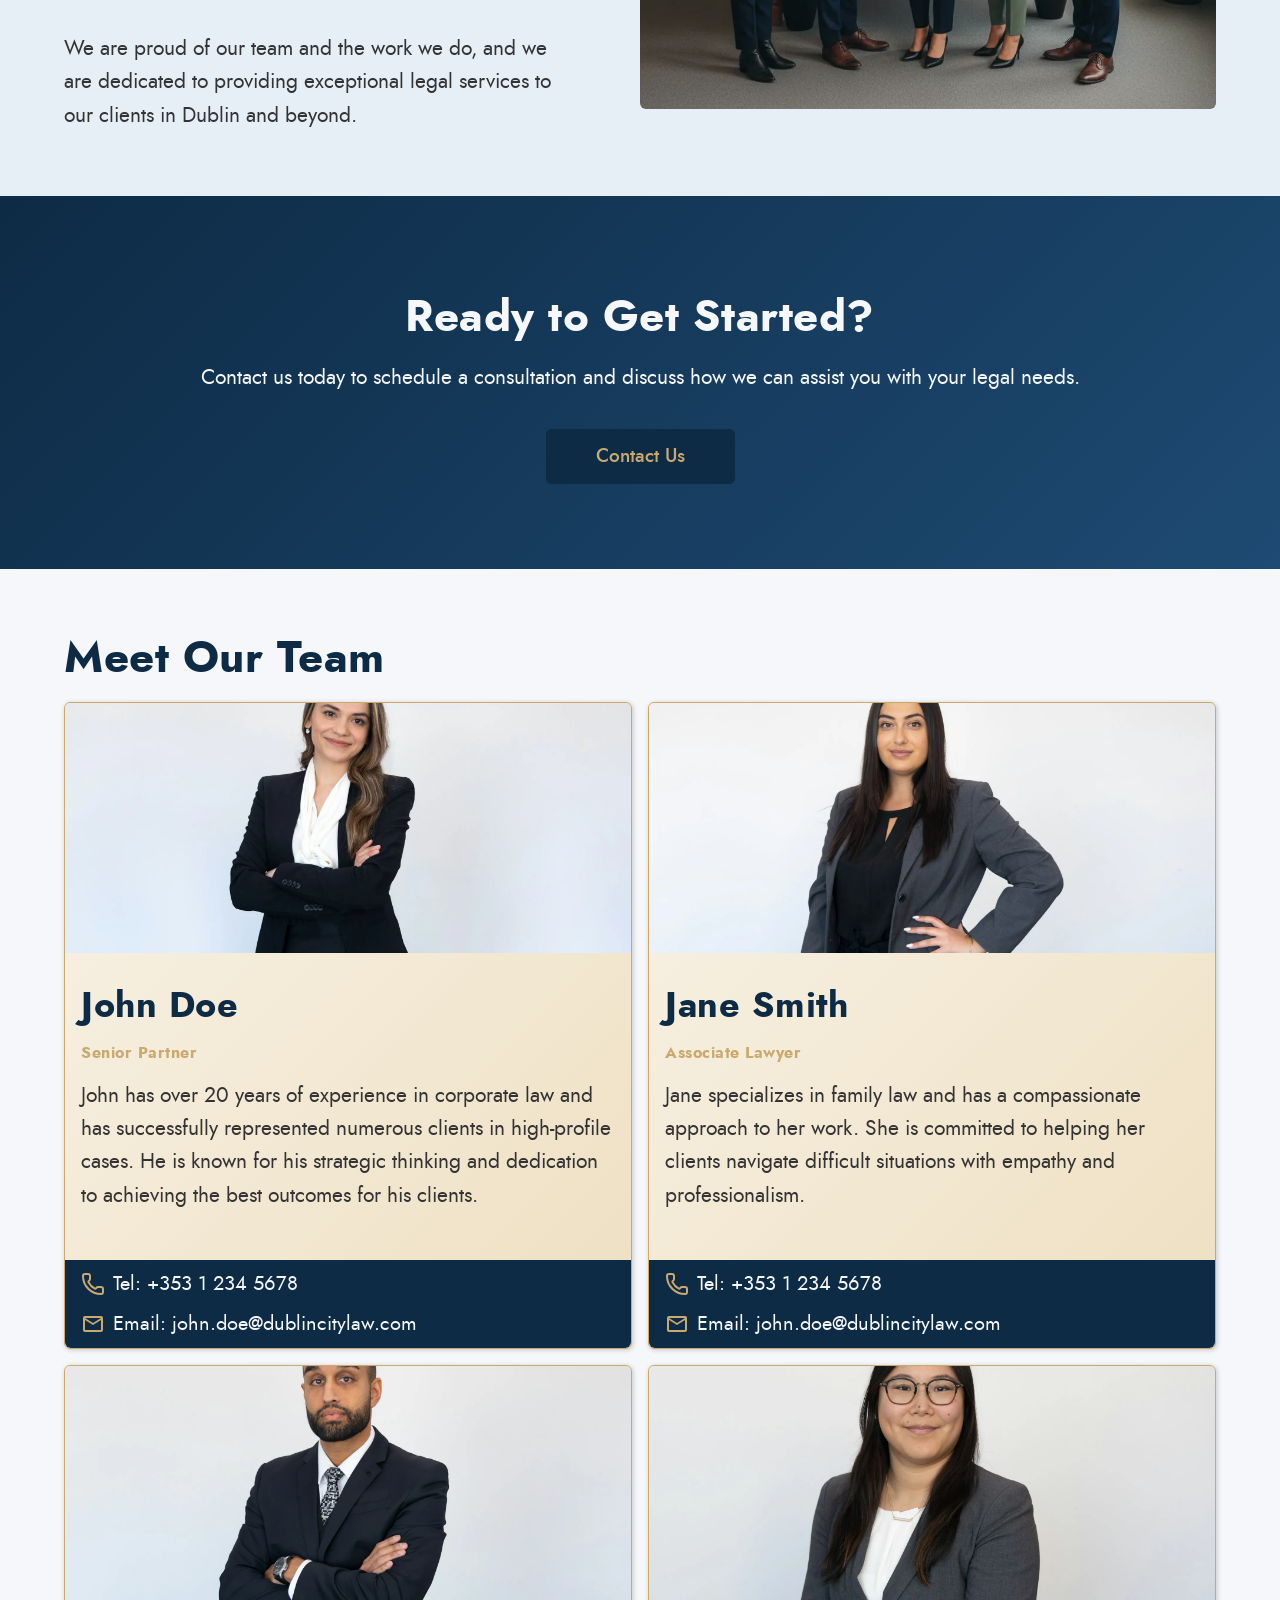
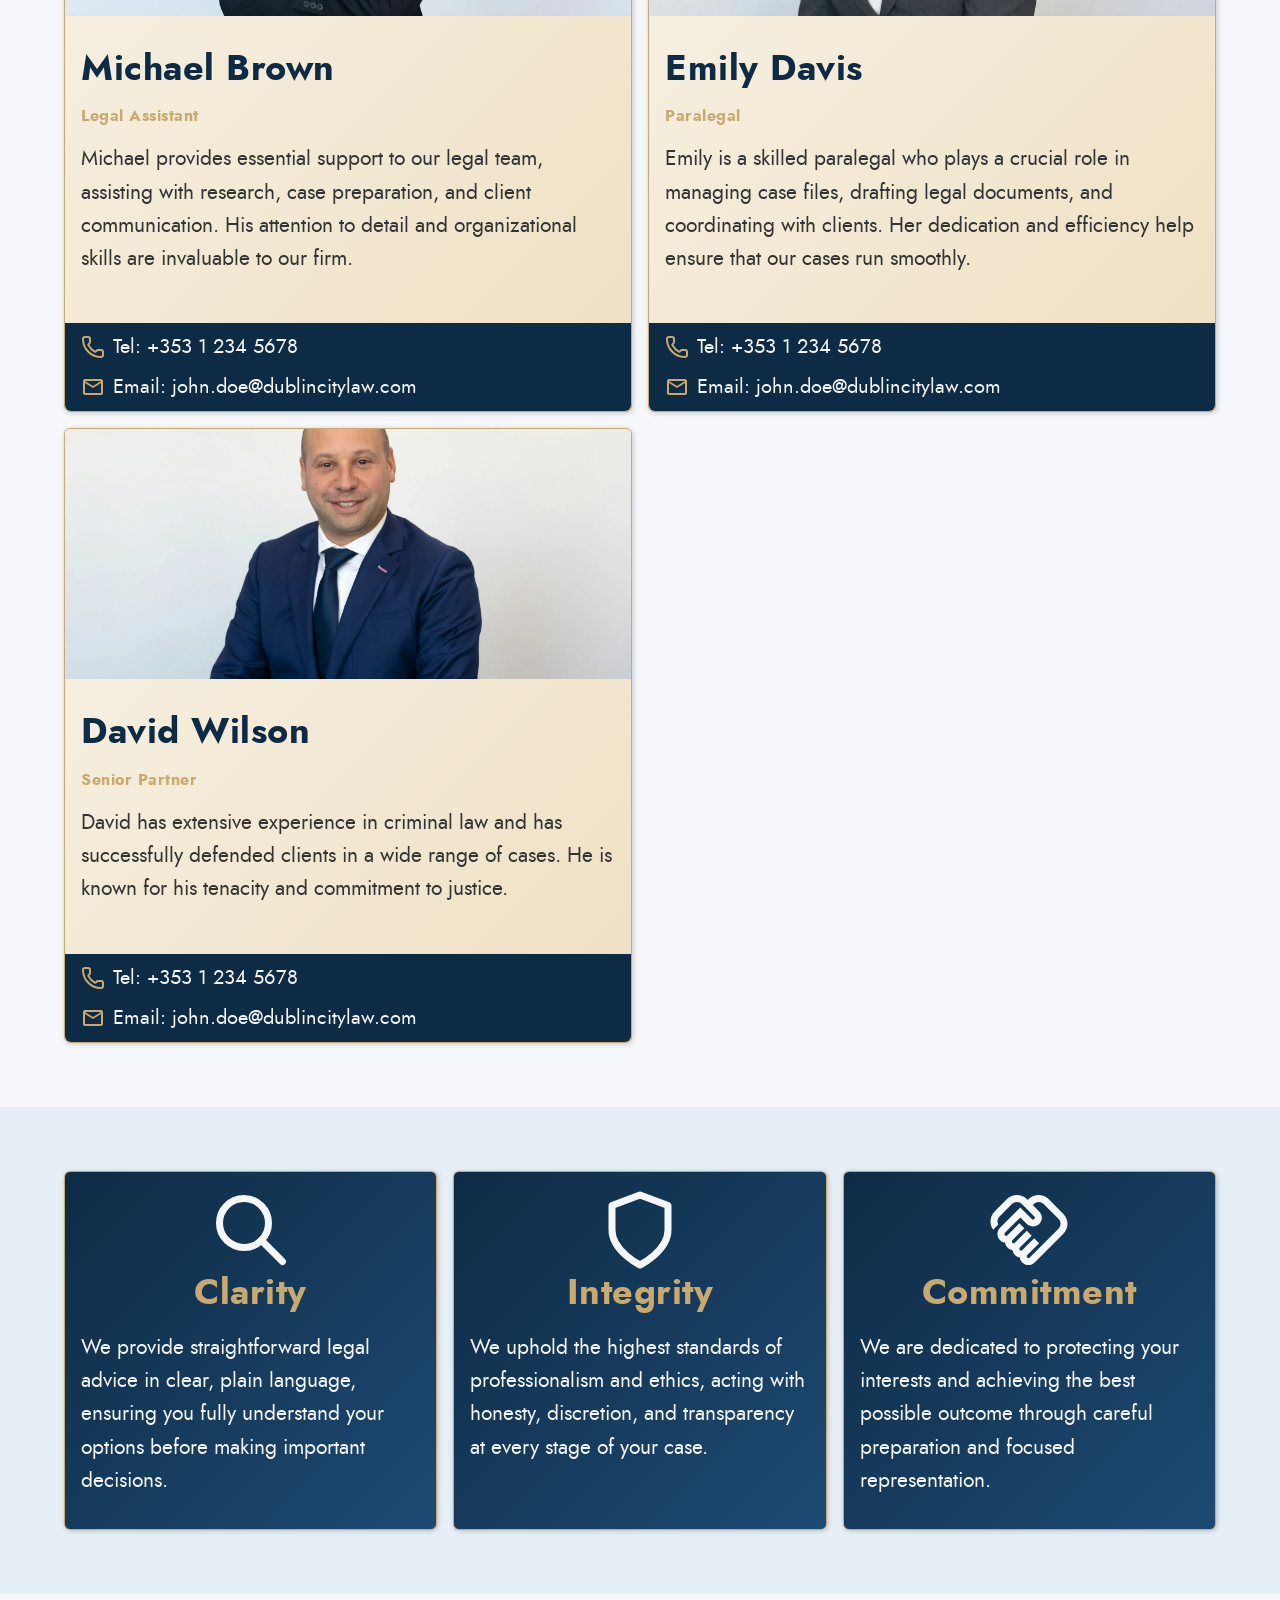
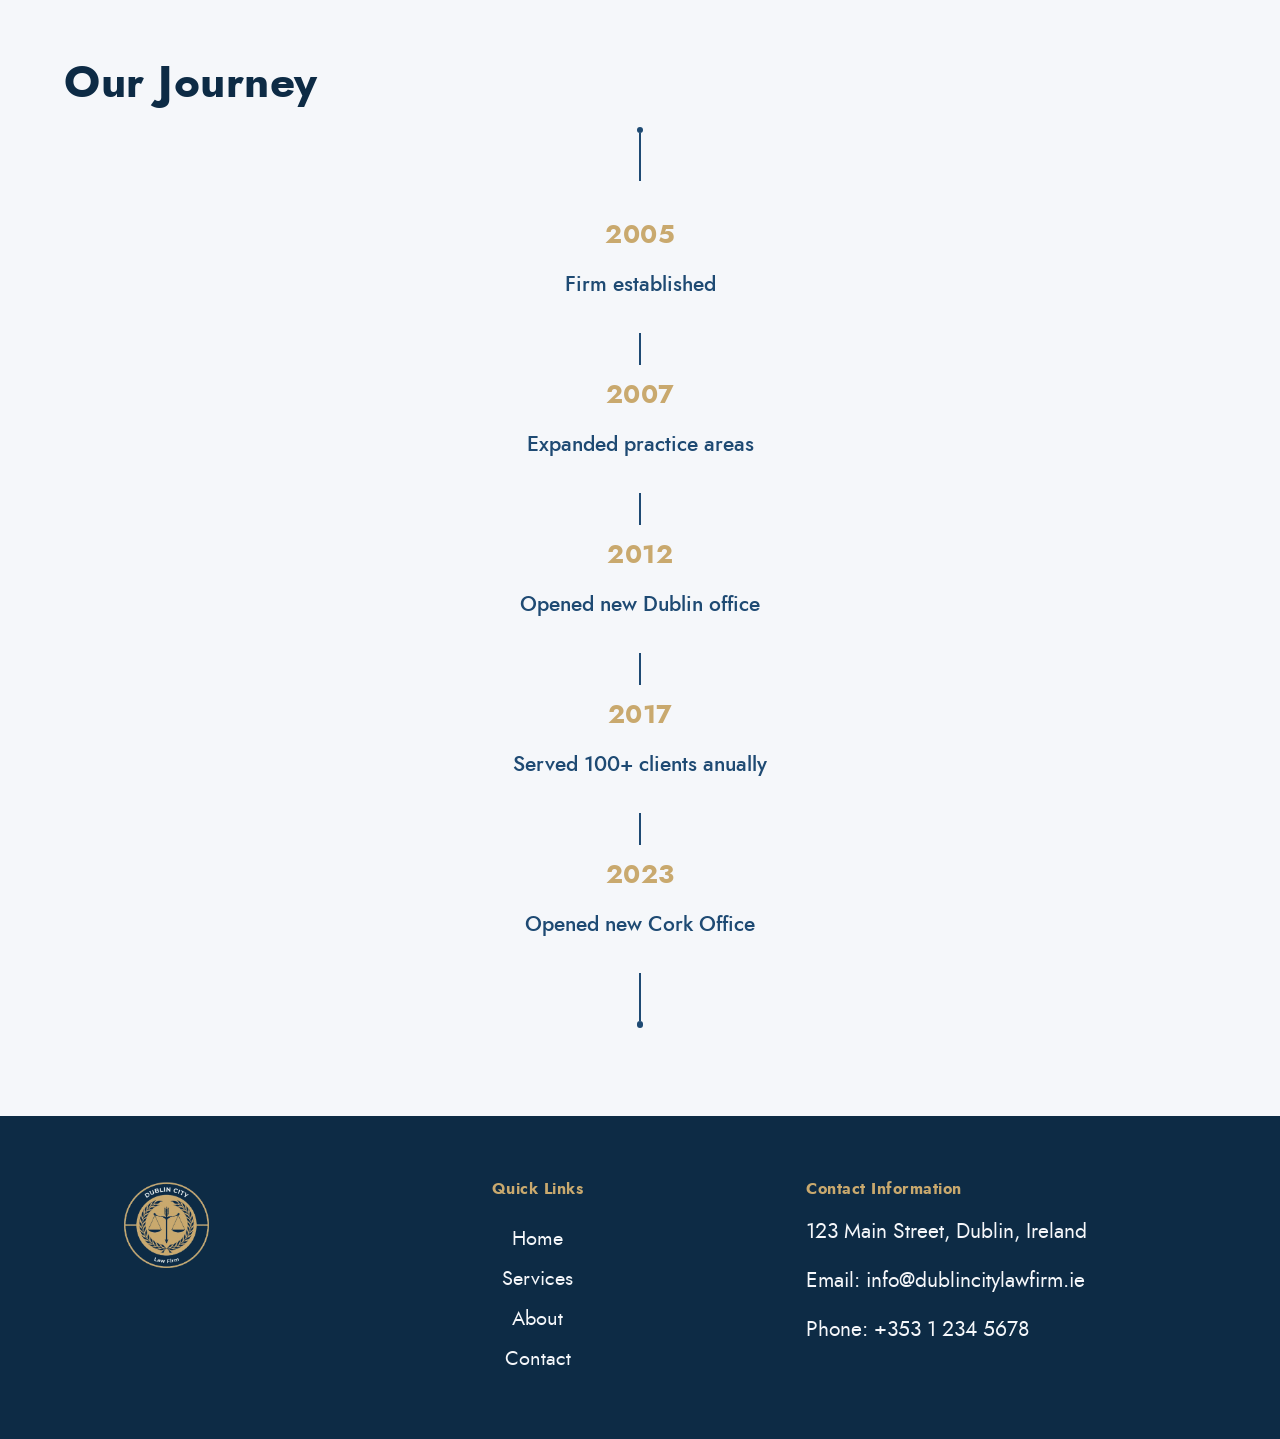
==== commit 80560c0e: "Fix Submenu indicator" ====
--- a/pages/about.html
+++ b/pages/about.html
@@ -7,6 +7,7 @@
         <title>Dublin City Law Group</title>
 
         <script src="../sripts/nav.js" defer></script>
+        <link rel="icon" type="image/x-icon" href="../assets/logos/favicon.ico">
         <link rel="stylesheet" href="../styles/base.css">
         <link rel="stylesheet" href="../styles/layout.css">
         <link rel="stylesheet" href="../styles/pages/about.css">
@@ -17,7 +18,7 @@
     <body>
         <!-- Navigation -->
         <header>
-            <img src="../assets/logos/transparent-logo.png" alt="Logo">
+            <a href="../index.html"><img src="../assets/logos/transparent-logo.png" alt="Logo"></a>
 
             <button class="nav-toggle" id="navToggle">
                 <span></span>
@@ -28,7 +29,18 @@
             <nav id="navMenu">
                 <ul>
                     <li><a href="../index.html">Home</a></li>
-                    <li><a href="../pages/services.html">Services</a></li>
+                    <li class="has-submenu">
+                        <a href="../pages/services.html">Services ▾</a>
+
+                        <ul class="submenu">
+                            <li><a href="../pages/service-pages/corporate-law.html">Corporate Law</a></li>
+                            <li><a href="../pages/service-pages/criminal-defense.html">Criminal Law</a></li>
+                            <li><a href="../pages/service-pages/employment-law.html">Employment Law</a></li>
+                            <li><a href="../pages/service-pages/family-law.html">Family Law</a></li>
+                            <li><a href="../pages/service-pages/personal-injury.html">Personal Injury</a></li>
+                            <li><a href="../pages/service-pages/property-law.html">Property Law</a></li>
+                        </ul>
+                    </li>
                     <li><a href="../pages/about.html">About</a></li>
                     <li><a href="../pages/contact.html">Contact</a></li>
                 </ul>
@@ -48,7 +60,7 @@
                         <p>Learn more about our legal team and our commitment to providing exceptional legal services in Dublin.</p>
                     </div>
                     <div class="hero-cta">
-                        <a class="btn-primary" href="#">Contact Us</a>
+                        <a class="btn-primary" href="../pages/contact.html">Contact Us</a>
                     </div> 
                 </div>
             </section>
@@ -78,7 +90,7 @@
                 <div class="container">
                     <h2>Ready to Get Started?</h2>
                     <p>Contact us today to schedule a consultation and discuss how we can assist you with your legal needs.</p>
-                    <a class="btn-primary" href="/pages/contact.html">Contact Us</a>
+                    <a class="btn-primary" href="../pages/contact.html">Contact Us</a>
                 </div>
             </section>
             <!-- About Team -->
@@ -337,13 +349,13 @@
         <footer>
             <div class="container">
                 <div class="footer grid">
-                    <img src="/assets/logos/transparent-logo.png" alt="footer logo">
+                    <img src="../assets/logos/transparent-logo.png" alt="footer logo">
                     <div class="footer-services-links flex">
                             <h4>Quick Links</h4>
-                            <a href="/index.html">Home</a>
-                            <a href="pages/services.html">Services</a>
-                            <a href="/pages/about.html">About</a>
-                            <a href="/pages/contact.html">Contact</a>
+                            <a href="../index.html">Home</a>
+                            <a href="../pages/services.html">Services</a>
+                            <a href="../pages/about.html">About</a>
+                            <a href="../pages/contact.html">Contact</a>
                         </div>
                         <div class="footer-contact-info">
                             <h4>Contact Information</h4>
--- a/styles/layout.css
+++ b/styles/layout.css
@@ -185,6 +185,8 @@
         display: flex;
         margin-top: 1rem;
     }
+
+   
 }
 
 
@@ -288,10 +290,7 @@
     margin: 0;
 }
 
-.has-submenu > a::after {
-    content: " ▾";
-    font-size: 0.7rem;
-}
+
 
 /* ---------------------------- FOOTER ------------------------------- */
 footer {
